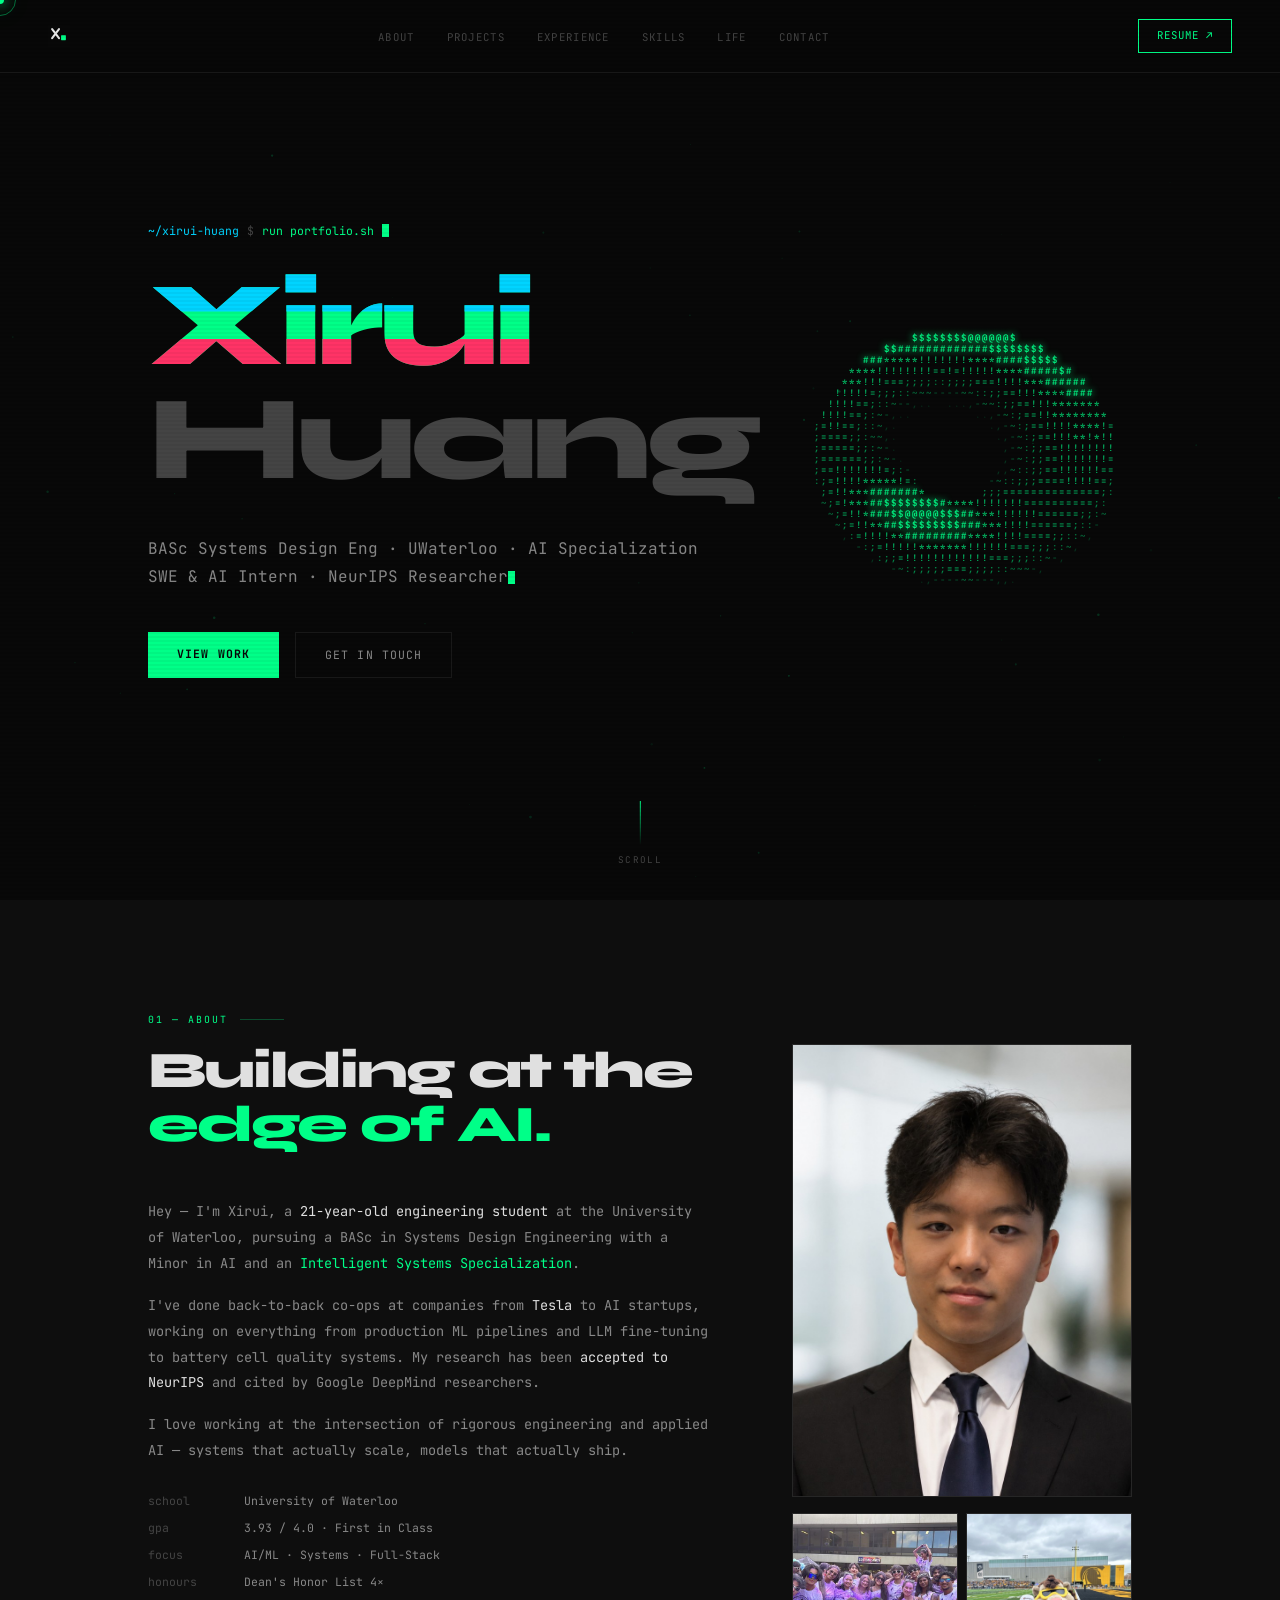
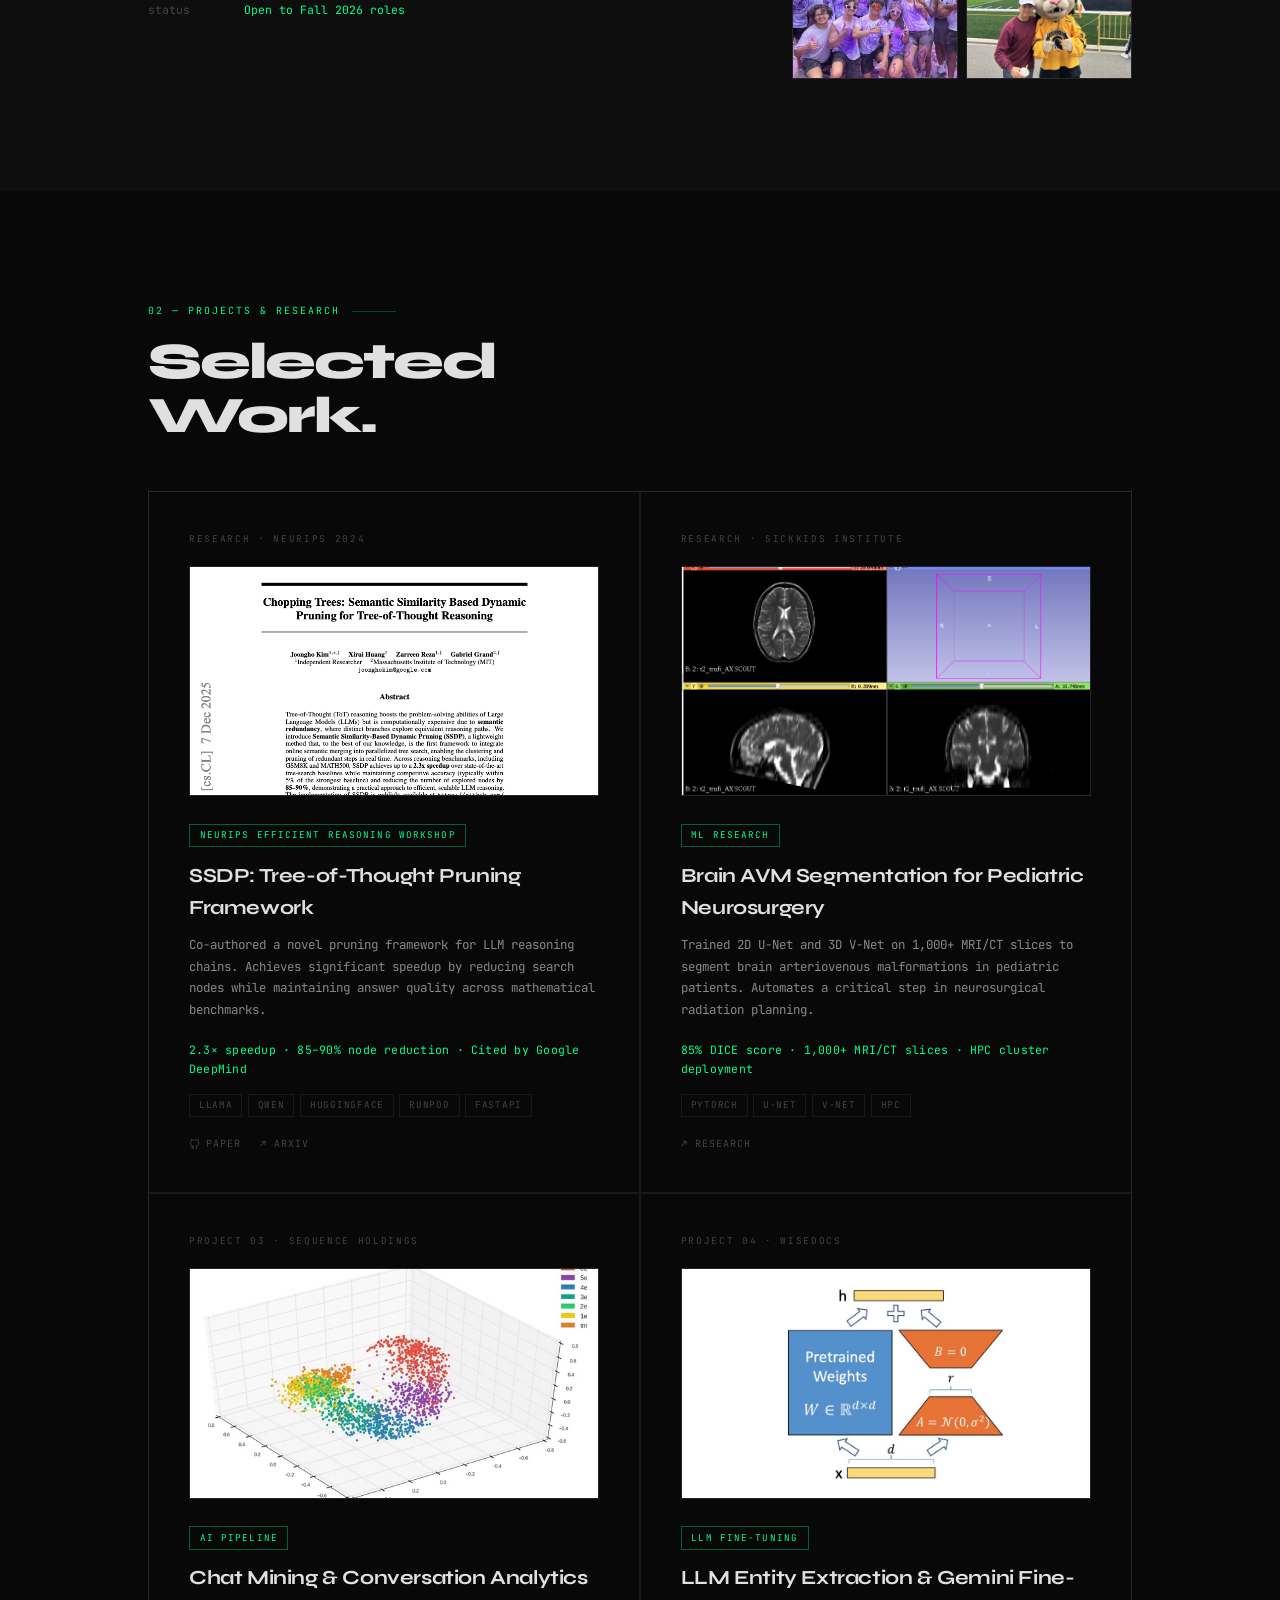
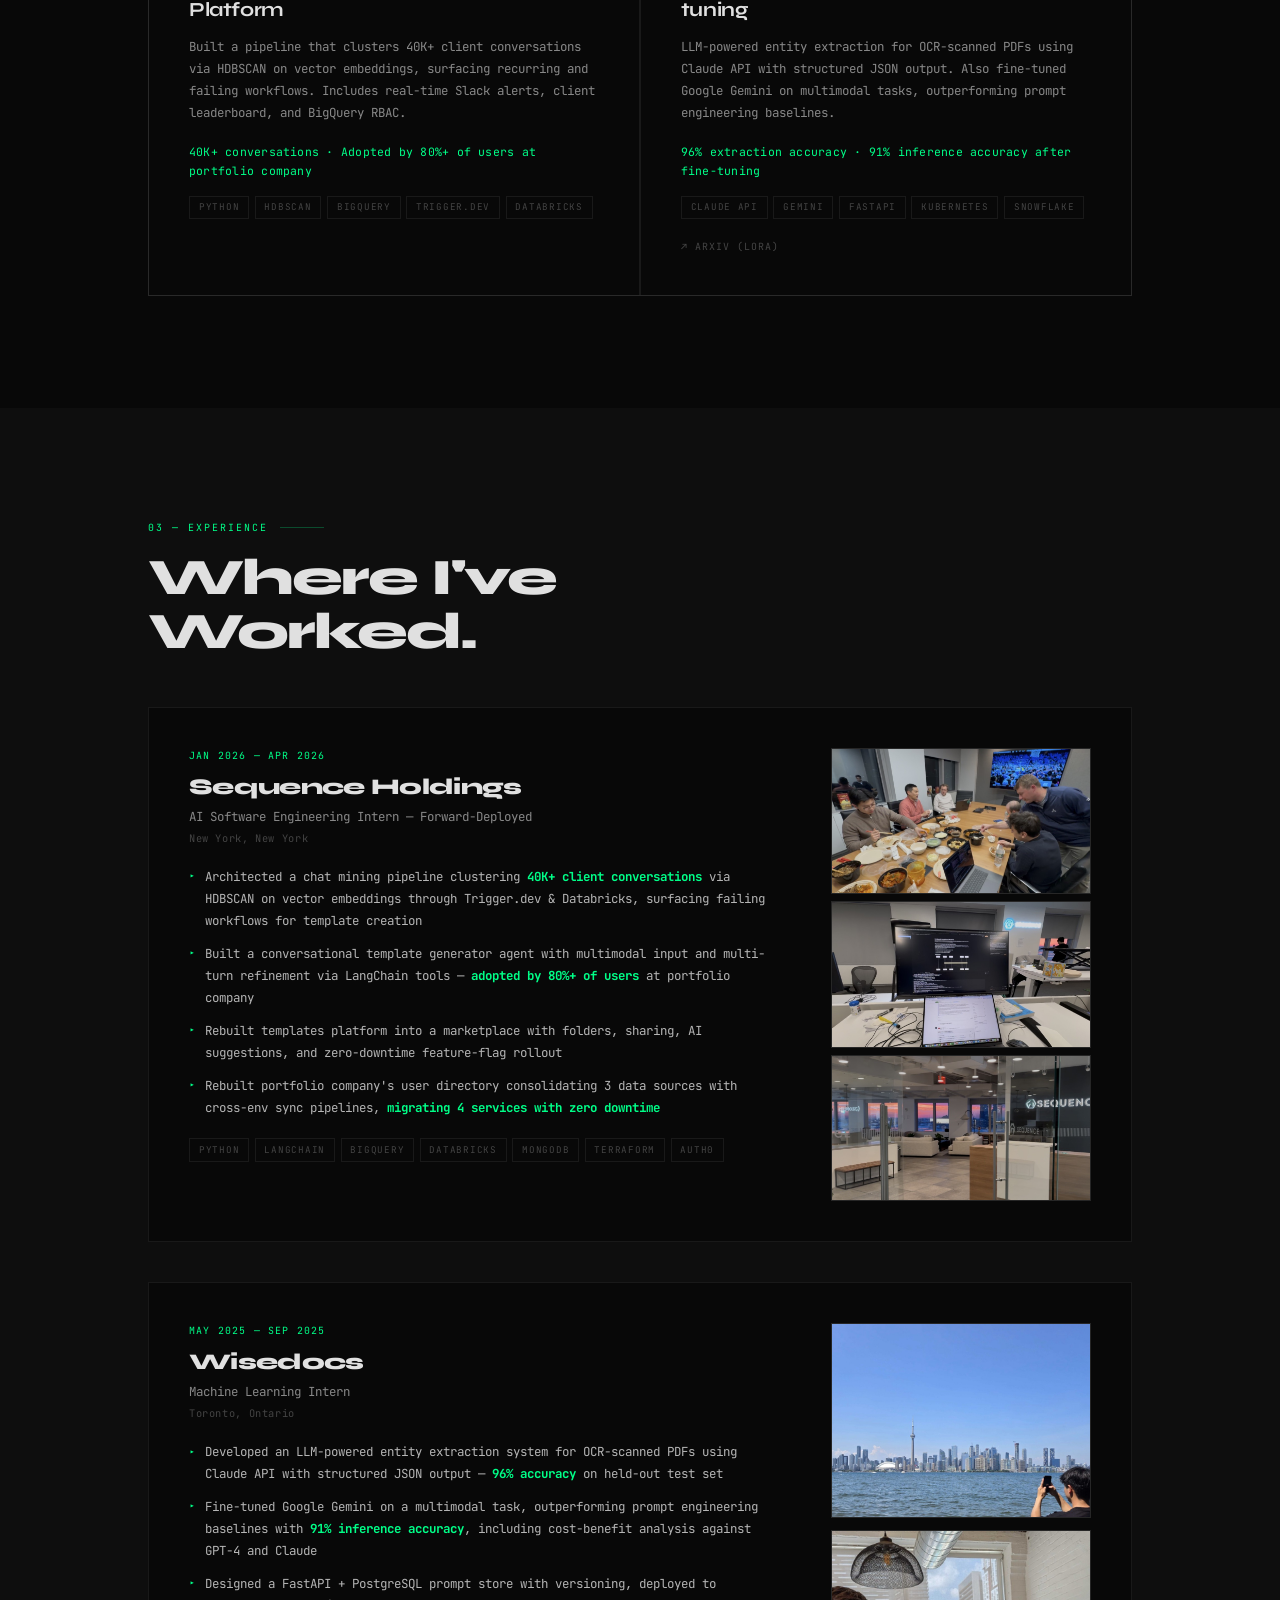
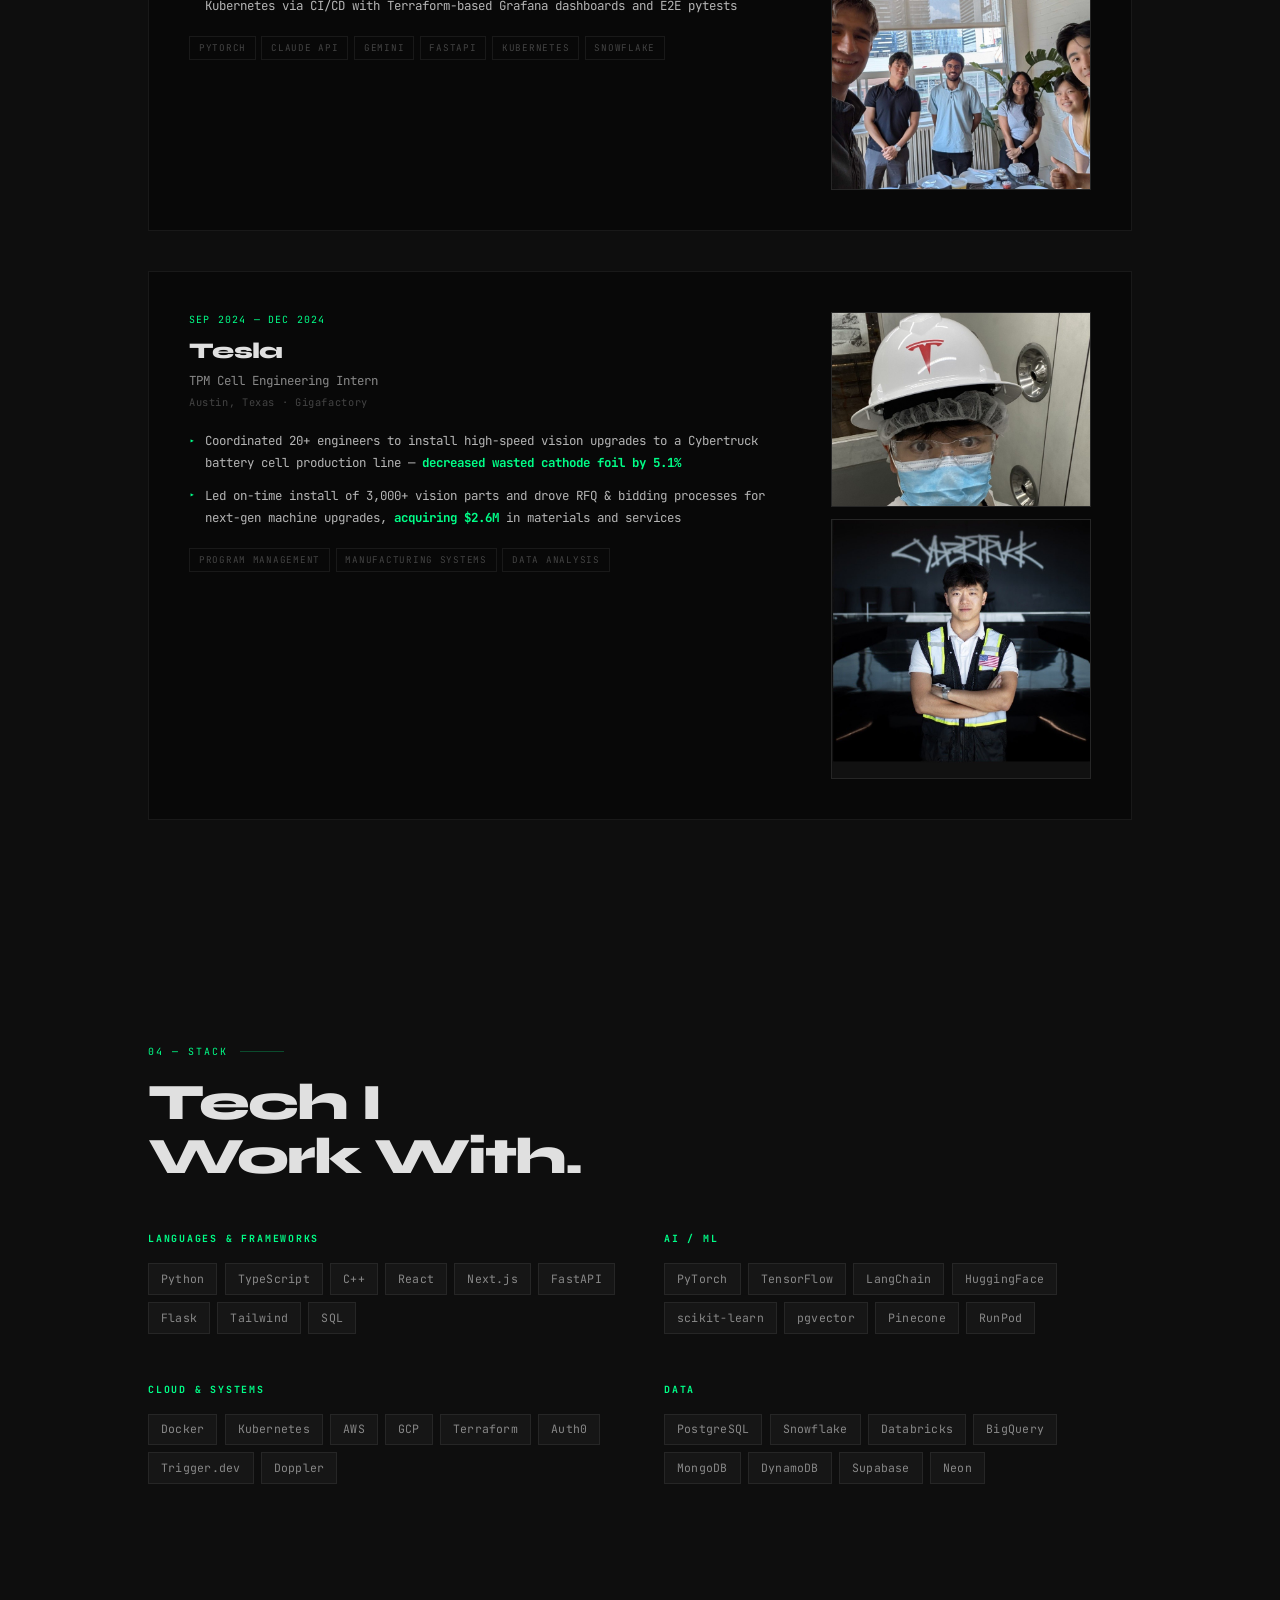
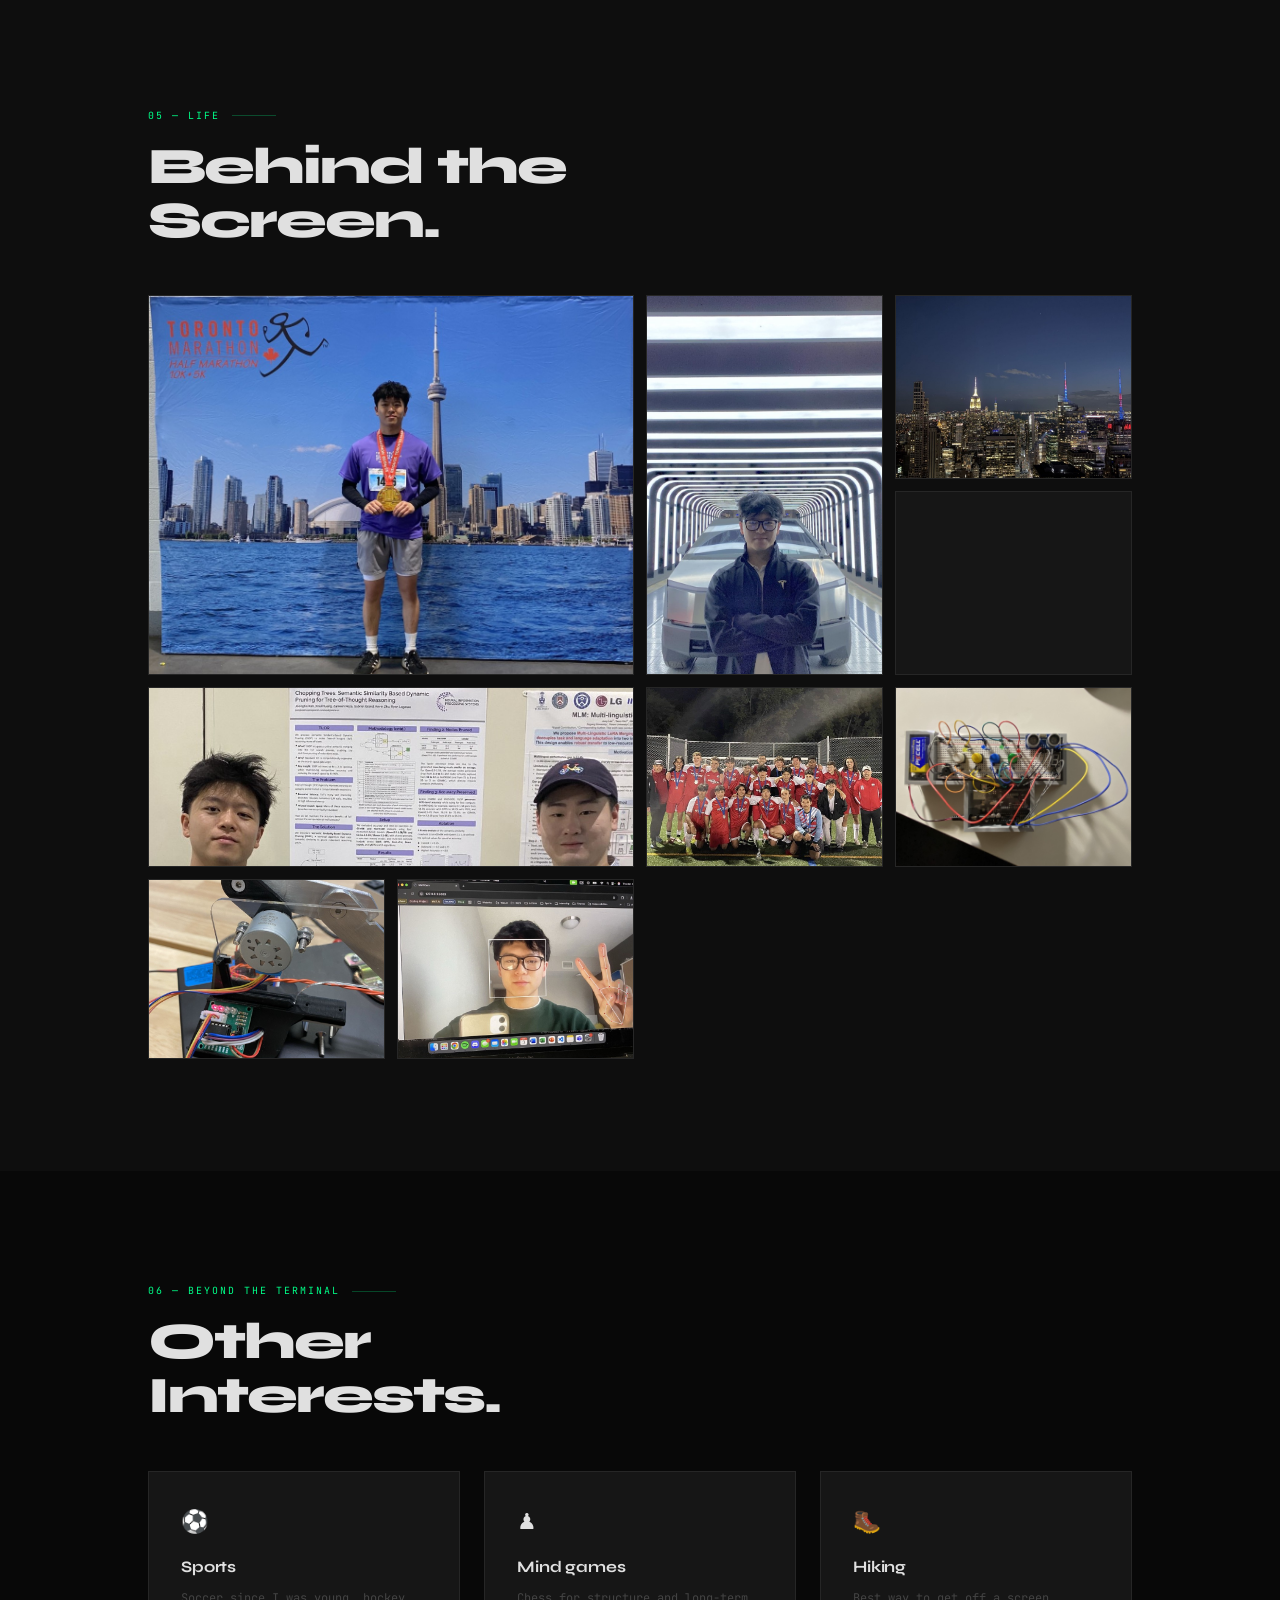
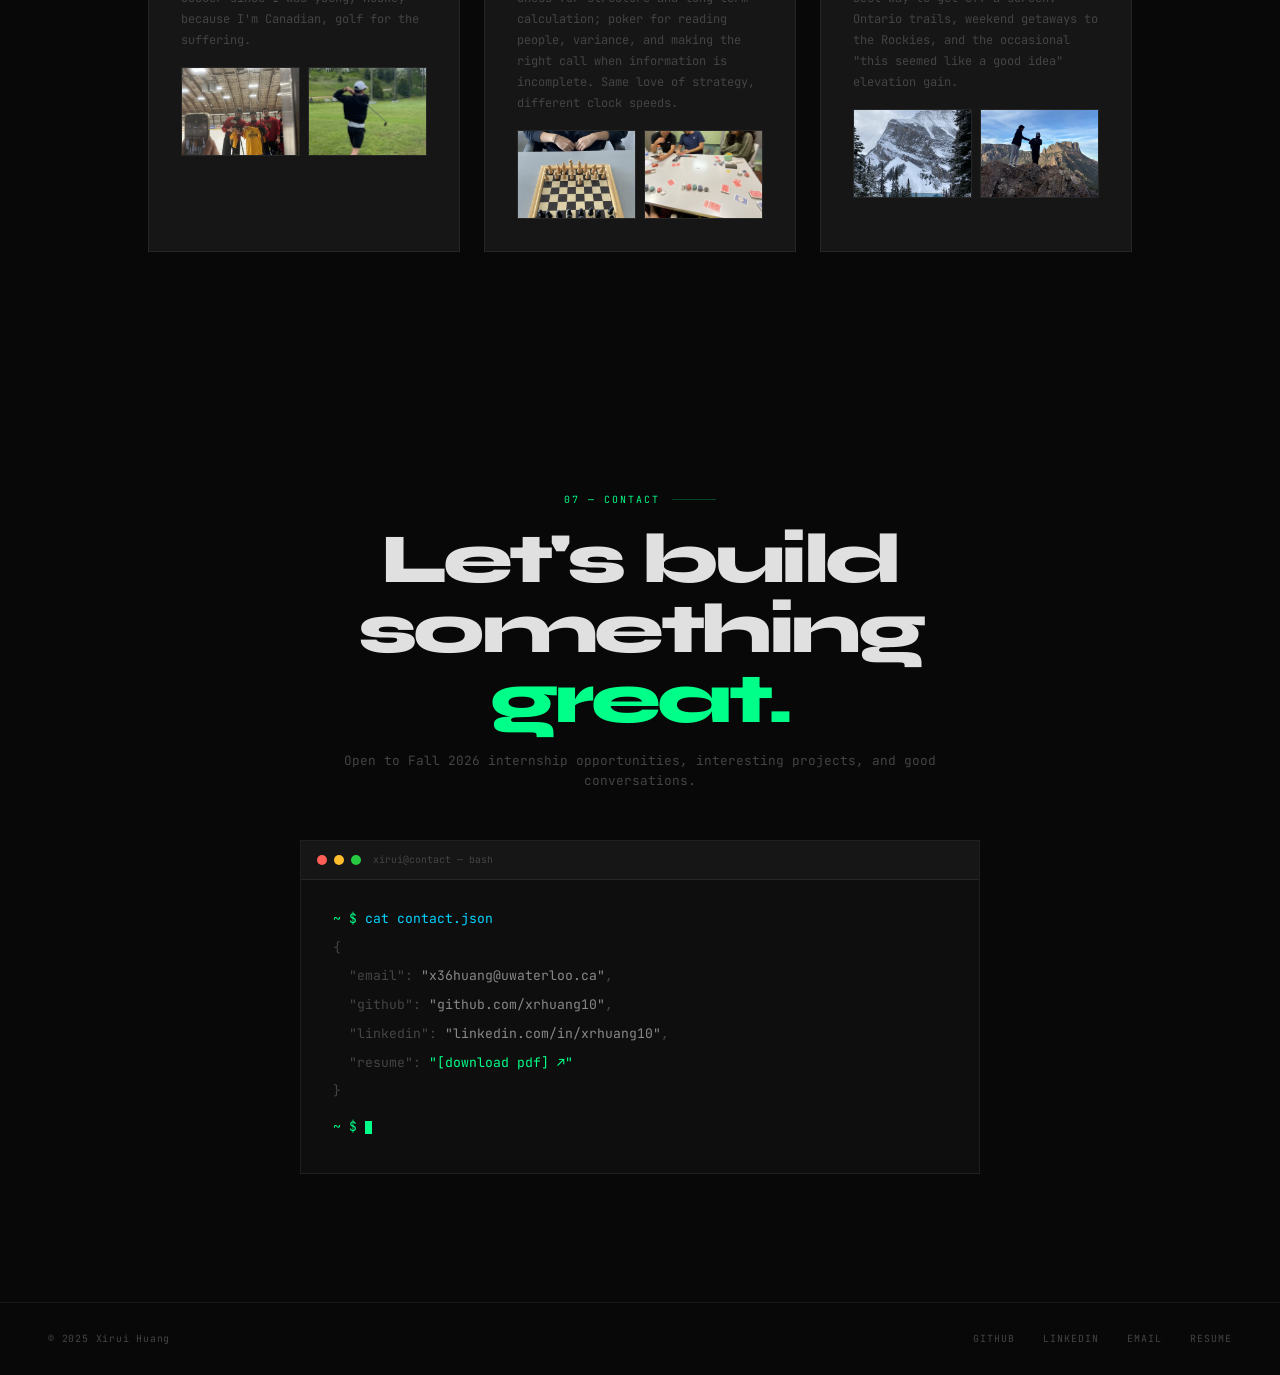
==== index.html @ 127f39c3 "personal portfolio" ====
<!DOCTYPE html>
<html lang="en">
<head>
<meta charset="UTF-8">
<meta name="viewport" content="width=device-width, initial-scale=1.0">
<title>Xirui Huang — Portfolio</title>
<link rel="icon" href="favicon.svg?v=5" type="image/svg+xml" sizes="any" />
<link rel="icon" type="image/png" sizes="32x32" href="favicon-32.png?v=5" />
<link rel="icon" type="image/png" sizes="64x64" href="favicon-64.png?v=5" />
<link rel="shortcut icon" href="favicon.svg?v=5" type="image/svg+xml" />
<link rel="apple-touch-icon" href="apple-touch-icon.png?v=5" />
<link rel="preconnect" href="https://fonts.googleapis.com">
<link href="https://fonts.googleapis.com/css2?family=Syne:wght@400;700;800&family=JetBrains+Mono:ital,wght@0,300;0,400;0,700;1,300&display=swap" rel="stylesheet">
<style>
*, *::before, *::after { box-sizing: border-box; margin: 0; padding: 0; }
:root {
  --bg:   #080808; --bg2: #0e0e0e; --bg3: #161616;
  --neon: #00ff88; --neon-glow: rgba(0,255,136,0.15);
  --cyan: #00d4ff; --red: #ff3366;
  --text: #e0e0e0; --text-mid: #888; --text-dim: #444;
  --border: rgba(255,255,255,0.07);
  --fd: 'Syne', sans-serif; --fm: 'JetBrains Mono', monospace;
}
html { scroll-behavior: smooth; cursor: none; }
body { background: var(--bg); color: var(--text); font-family: var(--fm); overflow-x: hidden; line-height: 1.6; }
::-webkit-scrollbar { width: 2px; } ::-webkit-scrollbar-thumb { background: var(--neon); }
body::after { content:''; position:fixed; inset:0; background:repeating-linear-gradient(0deg,transparent,transparent 2px,rgba(0,0,0,0.04) 2px,rgba(0,0,0,0.04) 4px); pointer-events:none; z-index:9990; }

/* Cursor */
#cur,#cur-ring { position:fixed; top:0; left:0; pointer-events:none; z-index:9999; transform:translate(-50%,-50%); border-radius:50%; }
#cur { width:8px; height:8px; background:var(--neon); box-shadow:0 0 14px var(--neon),0 0 28px rgba(0,255,136,.4); transition:width .2s,height .2s; }
#cur-ring { width:32px; height:32px; border:1px solid rgba(0,255,136,.4); transition:width .2s,height .2s; z-index:9998; }
body.hov #cur { width:18px; height:18px; }
body.hov #cur-ring { width:50px; height:50px; border-color:rgba(0,255,136,.8); }

/* Nav */
nav { position:fixed; top:0; left:0; right:0; z-index:500; display:flex; align-items:center; justify-content:space-between; padding:1.2rem 3rem; backdrop-filter:blur(16px); background:rgba(8,8,8,.8); border-bottom:1px solid var(--border); }
.nav-logo { display:flex; align-items:center; text-decoration:none; line-height:0; }
.nav-logo img { display:block; width:1.35rem; height:1.35rem; }
.nav-links { display:flex; gap:2rem; list-style:none; }
.nav-links a { font-size:.67rem; letter-spacing:.12em; text-transform:uppercase; color:var(--text-dim); text-decoration:none; transition:color .2s; }
.nav-links a:hover,.nav-links a.active { color:var(--neon); }
.nav-resume { font-size:.67rem; letter-spacing:.1em; text-transform:uppercase; padding:.45rem 1.1rem; border:1px solid var(--neon); color:var(--neon); text-decoration:none; transition:background .2s,color .2s; }
.nav-resume:hover { background:var(--neon); color:var(--bg); }

/* Layout */
section { padding:7rem 0; }
.container { max-width:1080px; margin:0 auto; padding:0 3rem; }
.sec-label { font-size:.62rem; letter-spacing:.2em; text-transform:uppercase; color:var(--neon); margin-bottom:1rem; display:flex; align-items:center; gap:.75rem; }
.sec-label::after { content:''; flex:0 0 44px; height:1px; background:rgba(0,255,136,.25); }
.sec-title { font-family:var(--fd); font-size:clamp(2rem,4vw,3.2rem); font-weight:800; line-height:1.05; letter-spacing:-.04em; margin-bottom:3rem; }
.reveal { opacity:0; transform:translateY(28px); transition:opacity .75s cubic-bezier(.16,1,.3,1),transform .75s cubic-bezier(.16,1,.3,1); }
.reveal.on { opacity:1; transform:none; }
.d1{transition-delay:.1s} .d2{transition-delay:.2s} .d3{transition-delay:.3s} .d4{transition-delay:.4s}
.neon { color:var(--neon); }

/* Photo placeholder */
.photo-slot {
  background:var(--bg3); border:1px solid var(--border);
  display:flex; flex-direction:column; align-items:center; justify-content:center;
  gap:.6rem; position:relative; overflow:hidden;
  color:var(--text-dim); font-size:.6rem; letter-spacing:.1em; text-transform:uppercase;
}
.photo-slot::before {
  content:''; position:absolute; inset:0;
  background:repeating-linear-gradient(-45deg,transparent,transparent 8px,rgba(255,255,255,.012) 8px,rgba(255,255,255,.012) 16px);
}
.photo-slot .ph-ico { font-size:1.3rem; position:relative; z-index:1; }
.photo-slot span { position:relative; z-index:1; text-align:center; line-height:1.6; padding:0 1rem; }
.photo-slot.has-img { padding:0; justify-content:stretch; align-items:stretch; }
.photo-slot.has-img::before { display:none; }
.photo-slot.has-img .ph-ico,
.photo-slot.has-img > span { display:none !important; }
.photo-slot.has-img img {
  position:absolute; inset:0; width:100%; height:100%;
  object-fit:cover; object-position:center; z-index:0;
  display:block;
}
.photo-slot.has-img.img-focus-lower img { object-position:center 72%; }
.photo-slot.has-img.img-focus-mid img { object-position:center 45%; }
.photo-slot.has-img.img-focus-upper img { object-position:center 28%; }

/* Hero */
#hero { position:relative; height:100vh; display:flex; align-items:center; }
#three-canvas { position:absolute; inset:0; width:100%; height:100%; }
.hero-inner { position:relative; z-index:2; padding:0 3rem; max-width:1080px; margin:0 auto; width:100%; }
.hero-prompt { display:flex; align-items:center; gap:.5rem; font-size:.72rem; color:var(--text-dim); margin-bottom:1.75rem; animation:fadeUp .8s cubic-bezier(.16,1,.3,1) both; }
.hero-prompt .pp { color:var(--cyan); } .hero-prompt .pc { color:var(--neon); }
.blink { display:inline-block; width:7px; height:13px; background:var(--neon); vertical-align:middle; animation:blink 1s step-end infinite; }
@keyframes blink { 50%{opacity:0} }
.hero-name { font-family:var(--fd); font-size:clamp(3rem,9.5vw,7.5rem); font-weight:800; line-height:.95; letter-spacing:-.05em; margin-bottom:1.5rem; padding-bottom:.12em; animation:fadeUp .8s .1s cubic-bezier(.16,1,.3,1) both; }
.glitch { position:relative; display:inline-block; }
.glitch::before,.glitch::after { content:attr(data-text); position:absolute; top:0; left:0; width:100%; }
.glitch::before { color:var(--cyan); animation:g1 4s infinite; clip-path:polygon(0 0,100% 0,100% 38%,0 38%); }
.glitch::after  { color:var(--red);  animation:g2 4s infinite; clip-path:polygon(0 62%,100% 62%,100% 100%,0 100%); }
@keyframes g1 { 0%,88%,100%{transform:none;opacity:0} 90%{transform:translate(-4px,1px);opacity:.9} 92%{transform:translate(3px,-1px);opacity:.9} 94%{transform:none;opacity:0} }
@keyframes g2 { 0%,88%,100%{transform:none;opacity:0} 90%{transform:translate(4px,2px);opacity:.9} 92%{transform:translate(-3px,-2px);opacity:.9} 94%{transform:none;opacity:0} }
.hero-sub { font-size:clamp(.85rem,1.5vw,1rem); color:var(--text-mid); margin-bottom:2.5rem; max-width:560px; line-height:1.8; animation:fadeUp .8s .22s cubic-bezier(.16,1,.3,1) both; }
.hero-cta { display:flex; gap:1rem; flex-wrap:wrap; animation:fadeUp .8s .34s cubic-bezier(.16,1,.3,1) both; }
.btn-p { font-family:var(--fm); font-size:.72rem; letter-spacing:.1em; text-transform:uppercase; padding:.8rem 1.8rem; background:var(--neon); color:var(--bg); font-weight:700; text-decoration:none; transition:box-shadow .2s,transform .15s; }
.btn-p:hover { box-shadow:0 0 32px rgba(0,255,136,.5); transform:translateY(-2px); }
.btn-s { font-family:var(--fm); font-size:.72rem; letter-spacing:.1em; text-transform:uppercase; padding:.8rem 1.8rem; border:1px solid var(--border); color:var(--text-mid); text-decoration:none; transition:border-color .2s,color .2s; }
.btn-s:hover { border-color:var(--neon); color:var(--neon); }
.scroll-hint { position:absolute; bottom:2rem; left:50%; transform:translateX(-50%); display:flex; flex-direction:column; align-items:center; gap:.5rem; font-size:.58rem; letter-spacing:.15em; text-transform:uppercase; color:var(--text-dim); }
.scroll-bar { width:1px; height:44px; background:linear-gradient(to bottom,var(--neon),transparent); animation:sbar 2s ease-in-out infinite; }
@keyframes sbar { 0%{transform:scaleY(0);transform-origin:top} 49%{transform:scaleY(1);transform-origin:top} 50%{transform-origin:bottom} 100%{transform:scaleY(0);transform-origin:bottom} }
@keyframes fadeUp { from{opacity:0;transform:translateY(24px)} to{opacity:1;transform:none} }

/* About */
#about { background:var(--bg2); }
.about-grid { display:grid; grid-template-columns:1fr 340px; gap:5rem; align-items:start; }
.about-bio p { font-size:.85rem; color:var(--text-mid); line-height:1.9; margin-bottom:1rem; }
.about-bio p strong { color:var(--text); font-weight:400; }
.about-bio p .hl { color:var(--neon); }
.about-meta { margin-top:1.75rem; display:flex; flex-direction:column; gap:.55rem; }
.about-meta-row { display:flex; gap:1rem; font-size:.72rem; }
.mk { color:var(--text-dim); width:80px; flex-shrink:0; }
.mv { color:var(--text-mid); }
.mv.green { color:var(--neon); }
.about-photo { display:flex; flex-direction:column; gap:1rem; }
.about-photo .photo-slot { aspect-ratio:3/4; width:100%; }
.about-photo .photo-strip { display:grid; grid-template-columns:1fr 1fr; gap:.5rem; }
.about-photo .photo-strip .photo-slot { aspect-ratio:1; }

/* Projects */
.proj-grid { display:grid; grid-template-columns:1fr 1fr; gap:1.5px; background:var(--border); border:1px solid var(--border); }
.proj-card { background:var(--bg); padding:2.5rem; position:relative; overflow:hidden; transition:background .3s; }
.proj-card::after { content:''; position:absolute; inset:0; background:var(--neon-glow); opacity:0; transition:opacity .35s; }
.proj-card:hover { background:#0a0a0a; }
.proj-card:hover::after { opacity:1; }
.proj-card:hover .proj-title { color:var(--neon); }
.proj-num { font-size:.58rem; letter-spacing:.18em; color:var(--text-dim); margin-bottom:1.2rem; }
.proj-thumb { width:100%; aspect-ratio:16/9; margin-bottom:1.5rem; position:relative; }
.proj-thumb .photo-slot { width:100%; height:100%; }
.proj-badge { display:inline-block; font-size:.58rem; letter-spacing:.12em; text-transform:uppercase; padding:.2rem .6rem; border:1px solid rgba(0,255,136,.35); color:var(--neon); margin-bottom:.8rem; position:relative; z-index:1; }
.proj-title { font-family:var(--fd); font-size:1.25rem; font-weight:700; letter-spacing:-.02em; margin-bottom:.6rem; color:var(--text); transition:color .25s; position:relative; z-index:1; }
.proj-desc { font-size:.78rem; color:var(--text-mid); line-height:1.75; margin-bottom:1.25rem; position:relative; z-index:1; }
.proj-stat { font-size:.72rem; color:var(--neon); margin-bottom:1rem; position:relative; z-index:1; letter-spacing:.02em; }
.tags { display:flex; flex-wrap:wrap; gap:.35rem; margin-bottom:1.2rem; position:relative; z-index:1; }
.tag { font-size:.58rem; letter-spacing:.08em; text-transform:uppercase; padding:.2rem .55rem; border:1px solid var(--border); color:var(--text-dim); transition:border-color .2s,color .2s; }
.proj-card:hover .tag { border-color:rgba(0,255,136,.25); color:var(--text-mid); }
.proj-links { display:flex; gap:1.2rem; position:relative; z-index:1; }
.proj-link { font-size:.62rem; letter-spacing:.1em; text-transform:uppercase; color:var(--text-dim); text-decoration:none; display:flex; align-items:center; gap:.35rem; transition:color .2s; }
.proj-link:hover { color:var(--neon); }
.proj-link svg { width:11px; height:11px; }

/* Experience */
#experience { background:var(--bg2); }
.exp-list { display:flex; flex-direction:column; gap:2.5rem; }
.exp-card { display:grid; grid-template-columns:1fr 260px; gap:3rem; align-items:start; padding:2.5rem; border:1px solid var(--border); background:var(--bg); transition:border-color .3s; }
.exp-card:hover { border-color:rgba(0,255,136,.25); }
.exp-date { font-size:.62rem; letter-spacing:.12em; text-transform:uppercase; color:var(--neon); margin-bottom:.3rem; }
.exp-company { font-family:var(--fd); font-size:1.4rem; font-weight:800; letter-spacing:-.03em; margin-bottom:.15rem; }
.exp-role { font-size:.78rem; color:var(--text-mid); margin-bottom:.2rem; }
.exp-loc { font-size:.65rem; color:var(--text-dim); letter-spacing:.06em; margin-bottom:1.2rem; }
.exp-bullets { list-style:none; display:flex; flex-direction:column; gap:.65rem; }
.exp-bullets li { font-size:.78rem; color:#b5b5b5; line-height:1.78; padding-left:1rem; position:relative; }
.exp-bullets li::before { content:'▸'; position:absolute; left:0; color:var(--neon); font-size:.65rem; top:.1rem; }
.exp-bullets li strong { color:var(--text); font-weight:400; }
.exp-bullets li .hl { color:var(--neon); font-weight:700; }
.exp-photo-col { display:flex; flex-direction:column; gap:.75rem; }
.exp-photo-col .photo-slot { aspect-ratio:4/3; width:100%; }
.exp-photo-col .photo-slot.sq { aspect-ratio:1; }
.exp-photo-col--seq { gap:.45rem; }
.exp-photo-col--seq .photo-slot { aspect-ratio:16/9; min-height:0; }
.exp-tags { display:flex; flex-wrap:wrap; gap:.35rem; margin-top:1.2rem; }

/* Skills */
.skills-grid { display:grid; grid-template-columns:1fr 1fr; gap:3rem; }
.skill-cat h3 { font-size:.62rem; letter-spacing:.18em; text-transform:uppercase; color:var(--neon); margin-bottom:1rem; }
.skill-tags { display:flex; flex-wrap:wrap; gap:.45rem; }
.s-tag { font-size:.72rem; padding:.35rem .75rem; background:var(--bg3); border:1px solid var(--border); color:var(--text-mid); letter-spacing:.02em; transition:border-color .2s,color .2s,box-shadow .2s; }
.s-tag:hover { border-color:rgba(0,255,136,.4); color:var(--neon); box-shadow:0 0 12px rgba(0,255,136,.08); }

/* Gallery */
#gallery { background:var(--bg2); }
.gallery-grid {
  display:grid;
  grid-template-columns:repeat(4,1fr);
  grid-template-rows:auto;
  gap:.75rem;
}
.gallery-grid .photo-slot { min-height:180px; }
.gallery-grid .photo-slot.tall { grid-row:span 2; }
.gallery-grid .photo-slot.wide { grid-column:span 2; }
.gallery-grid .photo-slot.big { grid-column:span 2; grid-row:span 2; min-height:380px; }

/* Hobbies */
#hobbies { background:var(--bg); }
.hobbies-grid { display:grid; grid-template-columns:repeat(3,1fr); gap:1.5rem; }
.hobby { padding:2rem; background:var(--bg3); border:1px solid var(--border); transition:border-color .3s; }
.hobby:hover { border-color:rgba(0,255,136,.3); }
.hobby-ico { font-size:1.4rem; margin-bottom:.9rem; }
.hobby-name { font-family:var(--fd); font-size:1rem; font-weight:700; letter-spacing:-.01em; margin-bottom:.5rem; }
.hobby-desc { font-size:.75rem; color:var(--text-dim); line-height:1.75; }
.hobby-photos { display:grid; grid-template-columns:1fr 1fr; gap:.5rem; margin-top:1rem; }
.hobby-ph { aspect-ratio:4/3; font-size:.55rem; }

/* Contact */
#contact { padding:8rem 0; background:var(--bg); }
.contact-wrap { max-width:680px; margin:0 auto; text-align:center; }
.contact-big { font-family:var(--fd); font-size:clamp(2.2rem,5.5vw,4.5rem); font-weight:800; letter-spacing:-.05em; line-height:1.0; margin-bottom:1rem; }
.contact-big em { color:var(--neon); font-style:normal; }
.contact-sub { font-size:.8rem; color:var(--text-dim); margin-bottom:3rem; }
.terminal { background:var(--bg2); border:1px solid var(--border); text-align:left; font-size:.82rem; }
.t-bar { background:var(--bg3); padding:.7rem 1rem; display:flex; align-items:center; gap:.45rem; border-bottom:1px solid var(--border); }
.t-dot { width:10px; height:10px; border-radius:50%; }
.t-title { font-size:.62rem; color:var(--text-dim); margin-left:.3rem; }
.t-body { padding:1.75rem 2rem; }
.tl { margin-bottom:.4rem; line-height:1.7; }
.cp { color:var(--neon); } .cc { color:var(--cyan); } .co { color:var(--text-dim); }
.cl { color:var(--text-mid); text-decoration:none; transition:color .2s; }
.cl:hover { color:var(--neon); } .cl.hl { color:var(--neon); }

/* Footer */
footer { background:var(--bg); border-top:1px solid var(--border); padding:1.75rem 3rem; display:flex; justify-content:space-between; align-items:center; }
.foot-copy { font-size:.62rem; letter-spacing:.08em; color:var(--text-dim); }
.foot-links { display:flex; gap:1.75rem; }
.foot-links a { font-size:.62rem; letter-spacing:.1em; text-transform:uppercase; color:var(--text-dim); text-decoration:none; transition:color .2s; }
.foot-links a:hover { color:var(--neon); }
</style>
</head>
<body>

<div id="cur"></div>
<div id="cur-ring"></div>

<!-- NAV -->
<nav>
  <a href="#hero" class="nav-logo" aria-label="Xirui Huang home"><img src="favicon.svg?v=5" alt="X." width="32" height="32" decoding="async" /></a>
  <ul class="nav-links">
    <li><a href="#about">About</a></li>
    <li><a href="#projects">Projects</a></li>
    <li><a href="#experience">Experience</a></li>
    <li><a href="#skills">Skills</a></li>
    <li><a href="#gallery">Life</a></li>
    <li><a href="#contact">Contact</a></li>
  </ul>
  <a href="assets/xirui_huang_resume.pdf" class="nav-resume" download="xirui_huang_resume.pdf" type="application/pdf">Resume ↗</a>
</nav>

<!-- HERO -->
<section id="hero">
  <canvas id="three-canvas"></canvas>
  <div class="hero-inner">
    <div class="hero-prompt">
      <span class="pp">~/xirui-huang</span>
      <span style="color:var(--text-dim)"> $ </span>
      <span class="pc">run portfolio.sh</span>
      <span class="blink"></span>
    </div>
    <h1 class="hero-name">
      <span class="glitch neon" data-text="Xirui">Xirui</span><br>
      <span style="color:var(--text-dim)">Huang</span>
    </h1>
    <p class="hero-sub">
      BASc Systems Design Eng · UWaterloo · AI Specialization<br>
      <span id="tw"></span><span class="blink"></span>
    </p>
    <div class="hero-cta">
      <a href="#projects" class="btn-p">View Work</a>
      <a href="#contact"  class="btn-s">Get In Touch</a>
    </div>
  </div>
  <div class="scroll-hint">
    <div class="scroll-bar"></div>
    <span>scroll</span>
  </div>
</section>

<!-- ABOUT -->
<section id="about">
  <div class="container">
    <div class="sec-label reveal">01 — About</div>
    <div class="about-grid">
      <div class="about-bio reveal">
        <h2 class="sec-title">Building at the<br><span class="neon">edge of AI.</span></h2>
        <p>Hey — I'm Xirui, a <strong>21-year-old engineering student</strong> at the University of Waterloo, pursuing a BASc in Systems Design Engineering with a Minor in AI and an <span class="hl">Intelligent Systems Specialization</span>.</p>
        <p>I've done back-to-back co-ops at companies from <strong>Tesla</strong> to AI startups, working on everything from production ML pipelines and LLM fine-tuning to battery cell quality systems. My research has been <strong>accepted to NeurIPS</strong> and cited by Google DeepMind researchers.</p>
        <p>I love working at the intersection of rigorous engineering and applied AI — systems that actually scale, models that actually ship.</p>
        <div class="about-meta">
          <div class="about-meta-row"><span class="mk">school</span><span class="mv">University of Waterloo</span></div>
          <div class="about-meta-row"><span class="mk">gpa</span><span class="mv">3.93 / 4.0 · First in Class</span></div>
          <div class="about-meta-row"><span class="mk">focus</span><span class="mv">AI/ML · Systems · Full-Stack</span></div>
          <div class="about-meta-row"><span class="mk">honours</span><span class="mv">Dean's Honor List 4×</span></div>
          <div class="about-meta-row"><span class="mk">status</span><span class="mv green">Open to Fall 2026 roles</span></div>
        </div>
      </div>
      <div class="about-photo reveal d2">
        <div class="photo-slot has-img" style="aspect-ratio:3/4;width:100%">
          <img src="assets/photo-01-headshot.png" alt="Xirui Huang" loading="lazy" decoding="async" />
        </div>
        <div class="photo-strip">
          <div class="photo-slot has-img img-focus-mid" style="aspect-ratio:1">
            <img src="assets/photo-02-campus.png" alt="Campus and life" loading="lazy" decoding="async" />
          </div>
          <div class="photo-slot has-img" style="aspect-ratio:1">
            <img src="assets/photo-03-campus.png" alt="Campus and life" loading="lazy" decoding="async" />
          </div>
        </div>
      </div>
    </div>
  </div>
</section>

<!-- PROJECTS & RESEARCH -->
<section id="projects">
  <div class="container">
    <div class="sec-label reveal">02 — Projects &amp; Research</div>
    <h2 class="sec-title reveal">Selected<br>Work.</h2>
    <div class="proj-grid">

      <div class="proj-card reveal">
        <div class="proj-num">RESEARCH · NEURIPS 2024</div>
        <div class="proj-thumb"><div class="photo-slot has-img img-focus-upper" style="width:100%;height:100%"><img src="assets/proj-ssdp.png" alt="Chopping Trees — SSDP paper" loading="lazy" decoding="async" /></div></div>
        <span class="proj-badge">NeurIPS Efficient Reasoning Workshop</span>
        <div class="proj-title">SSDP: Tree-of-Thought Pruning Framework</div>
        <p class="proj-desc">Co-authored a novel pruning framework for LLM reasoning chains. Achieves significant speedup by reducing search nodes while maintaining answer quality across mathematical benchmarks.</p>
        <div class="proj-stat">2.3× speedup · 85–90% node reduction · Cited by Google DeepMind</div>
        <div class="tags">
          <span class="tag">LLaMA</span><span class="tag">Qwen</span><span class="tag">HuggingFace</span><span class="tag">RunPod</span><span class="tag">FastAPI</span>
        </div>
        <div class="proj-links">
          <a href="https://arxiv.org/pdf/2511.08595" target="_blank" rel="noopener noreferrer" class="proj-link">
            <svg viewBox="0 0 24 24" fill="none" stroke="currentColor" stroke-width="2"><path d="M9 19c-5 1.5-5-2.5-7-3m14 6v-3.87a3.37 3.37 0 0 0-.94-2.61c3.14-.35 6.44-1.54 6.44-7A5.44 5.44 0 0 0 20 4.77 5.07 5.07 0 0 0 19.91 1S18.73.65 16 2.48a13.38 13.38 0 0 0-7 0C6.27.65 5.09 1 5.09 1A5.07 5.07 0 0 0 5 4.77a5.44 5.44 0 0 0-1.5 3.78c0 5.42 3.3 6.61 6.44 7A3.37 3.37 0 0 0 9 18.13V22"/></svg>
            Paper
          </a>
          <a href="https://arxiv.org/abs/2511.08595" target="_blank" rel="noopener noreferrer" class="proj-link">↗ arXiv</a>
        </div>
      </div>

      <div class="proj-card reveal d1">
        <div class="proj-num">RESEARCH · SICKKIDS INSTITUTE</div>
        <div class="proj-thumb"><div class="photo-slot has-img img-focus-mid" style="width:100%;height:100%"><img src="assets/proj-avm-mri.png" alt="Brain MRI views in 3D Slicer for AVM segmentation" loading="lazy" decoding="async" /></div></div>
        <span class="proj-badge">ML Research</span>
        <div class="proj-title">Brain AVM Segmentation for Pediatric Neurosurgery</div>
        <p class="proj-desc">Trained 2D U-Net and 3D V-Net on 1,000+ MRI/CT slices to segment brain arteriovenous malformations in pediatric patients. Automates a critical step in neurosurgical radiation planning.</p>
        <div class="proj-stat">85% DICE score · 1,000+ MRI/CT slices · HPC cluster deployment</div>
        <div class="tags">
          <span class="tag">PyTorch</span><span class="tag">U-Net</span><span class="tag">V-Net</span><span class="tag">HPC</span>
        </div>
        <div class="proj-links">
          <a href="https://www.researchgate.net/publication/51566482_Gamma_Knife_Surgery_for_Pediatric_Arteriovenous_Malformations_A_Review" target="_blank" rel="noopener noreferrer" class="proj-link">↗ Research</a>
        </div>
      </div>

      <div class="proj-card reveal d2">
        <div class="proj-num">PROJECT 03 · SEQUENCE HOLDINGS</div>
        <div class="proj-thumb"><div class="photo-slot has-img img-focus-mid" style="width:100%;height:100%"><img src="assets/proj-chat-mining.png" alt="Chat mining and conversation analytics" loading="lazy" decoding="async" /></div></div>
        <span class="proj-badge">AI Pipeline</span>
        <div class="proj-title">Chat Mining &amp; Conversation Analytics Platform</div>
        <p class="proj-desc">Built a pipeline that clusters 40K+ client conversations via HDBSCAN on vector embeddings, surfacing recurring and failing workflows. Includes real-time Slack alerts, client leaderboard, and BigQuery RBAC.</p>
        <div class="proj-stat">40K+ conversations · Adopted by 80%+ of users at portfolio company</div>
        <div class="tags">
          <span class="tag">Python</span><span class="tag">HDBSCAN</span><span class="tag">BigQuery</span><span class="tag">Trigger.dev</span><span class="tag">Databricks</span>
        </div>
      </div>

      <div class="proj-card reveal d3">
        <div class="proj-num">PROJECT 04 · WISEDOCS</div>
        <div class="proj-thumb"><div class="photo-slot has-img img-focus-mid" style="width:100%;height:100%"><img src="assets/proj-llm-entity.png" alt="LoRA-style fine-tuning diagram" loading="lazy" decoding="async" /></div></div>
        <span class="proj-badge">LLM Fine-tuning</span>
        <div class="proj-title">LLM Entity Extraction &amp; Gemini Fine-tuning</div>
        <p class="proj-desc">LLM-powered entity extraction for OCR-scanned PDFs using Claude API with structured JSON output. Also fine-tuned Google Gemini on multimodal tasks, outperforming prompt engineering baselines.</p>
        <div class="proj-stat">96% extraction accuracy · 91% inference accuracy after fine-tuning</div>
        <div class="tags">
          <span class="tag">Claude API</span><span class="tag">Gemini</span><span class="tag">FastAPI</span><span class="tag">Kubernetes</span><span class="tag">Snowflake</span>
        </div>
        <div class="proj-links">
          <a href="https://arxiv.org/abs/2106.09685" target="_blank" rel="noopener noreferrer" class="proj-link">↗ arXiv (LoRA)</a>
        </div>
      </div>

    </div>
  </div>
</section>

<!-- EXPERIENCE -->
<section id="experience">
  <div class="container">
    <div class="sec-label reveal">03 — Experience</div>
    <h2 class="sec-title reveal">Where I've<br>Worked.</h2>
    <div class="exp-list">

      <div class="exp-card reveal">
        <div>
          <div class="exp-date">Jan 2026 — Apr 2026</div>
          <div class="exp-company">Sequence Holdings</div>
          <div class="exp-role">AI Software Engineering Intern — Forward-Deployed</div>
          <div class="exp-loc">New York, New York</div>
          <ul class="exp-bullets">
            <li>Architected a chat mining pipeline clustering <span class="hl">40K+ client conversations</span> via HDBSCAN on vector embeddings through Trigger.dev &amp; Databricks, surfacing failing workflows for template creation</li>
            <li>Built a conversational template generator agent with multimodal input and multi-turn refinement via LangChain tools — <span class="hl">adopted by 80%+ of users</span> at portfolio company</li>
            <li>Rebuilt templates platform into a marketplace with folders, sharing, AI suggestions, and zero-downtime feature-flag rollout</li>
            <li>Rebuilt portfolio company's user directory consolidating 3 data sources with cross-env sync pipelines, <span class="hl">migrating 4 services with zero downtime</span></li>
          </ul>
          <div class="exp-tags">
            <span class="tag">Python</span><span class="tag">LangChain</span><span class="tag">BigQuery</span><span class="tag">Databricks</span><span class="tag">MongoDB</span><span class="tag">Terraform</span><span class="tag">Auth0</span>
          </div>
        </div>
        <div class="exp-photo-col exp-photo-col--seq">
          <div class="photo-slot has-img img-focus-mid"><img src="assets/exp-sequence-1.png" alt="Sequence — late night team dinner and build" loading="lazy" decoding="async" /></div>
          <div class="photo-slot has-img img-focus-mid"><img src="assets/exp-sequence-2.png" alt="Sequence — desk, GitHub, and shipping" loading="lazy" decoding="async" /></div>
          <div class="photo-slot has-img img-focus-mid"><img src="assets/exp-sequence-3.png" alt="Sequence — New York office" loading="lazy" decoding="async" /></div>
        </div>
      </div>

      <div class="exp-card reveal d1">
        <div>
          <div class="exp-date">May 2025 — Sep 2025</div>
          <div class="exp-company">Wisedocs</div>
          <div class="exp-role">Machine Learning Intern</div>
          <div class="exp-loc">Toronto, Ontario</div>
          <ul class="exp-bullets">
            <li>Developed an LLM-powered entity extraction system for OCR-scanned PDFs using Claude API with structured JSON output — <span class="hl">96% accuracy</span> on held-out test set</li>
            <li>Fine-tuned Google Gemini on a multimodal task, outperforming prompt engineering baselines with <span class="hl">91% inference accuracy</span>, including cost-benefit analysis against GPT-4 and Claude</li>
            <li>Designed a FastAPI + PostgreSQL prompt store with versioning, deployed to Kubernetes via CI/CD with Terraform-based Grafana dashboards and E2E pytests</li>
          </ul>
          <div class="exp-tags">
            <span class="tag">PyTorch</span><span class="tag">Claude API</span><span class="tag">Gemini</span><span class="tag">FastAPI</span><span class="tag">Kubernetes</span><span class="tag">Snowflake</span>
          </div>
        </div>
        <div class="exp-photo-col">
          <div class="photo-slot has-img img-focus-mid" style="aspect-ratio:4/3;width:100%">
            <img src="assets/photo-08-toronto.png" alt="Toronto skyline from Wisedocs co-op" loading="lazy" decoding="async" />
          </div>
          <div class="photo-slot has-img" style="aspect-ratio:1;width:100%">
            <img src="assets/photo-09-wisedocs-team.png" alt="Wisedocs team" loading="lazy" decoding="async" />
          </div>
        </div>
      </div>

      <div class="exp-card reveal d2">
        <div>
          <div class="exp-date">Sep 2024 — Dec 2024</div>
          <div class="exp-company">Tesla</div>
          <div class="exp-role">TPM Cell Engineering Intern</div>
          <div class="exp-loc">Austin, Texas · Gigafactory</div>
          <ul class="exp-bullets">
            <li>Coordinated 20+ engineers to install high-speed vision upgrades to a Cybertruck battery cell production line — <span class="hl">decreased wasted cathode foil by 5.1%</span></li>
            <li>Led on-time install of 3,000+ vision parts and drove RFQ &amp; bidding processes for next-gen machine upgrades, <span class="hl">acquiring $2.6M</span> in materials and services</li>
          </ul>
          <div class="exp-tags">
            <span class="tag">Program Management</span><span class="tag">Manufacturing Systems</span><span class="tag">Data Analysis</span>
          </div>
        </div>
        <div class="exp-photo-col">
          <div class="photo-slot has-img img-focus-upper" style="aspect-ratio:4/3;width:100%">
            <img src="assets/photo-06-tesla-gf.png" alt="Tesla Gigafactory" loading="lazy" decoding="async" />
          </div>
          <div class="photo-slot has-img" style="aspect-ratio:1;width:100%">
            <img src="assets/photo-07-tesla-team.png" alt="Tesla factory floor" loading="lazy" decoding="async" />
          </div>
        </div>
      </div>

    </div>
  </div>
</section>

<!-- SKILLS -->
<section id="skills" style="background:var(--bg2)">
  <div class="container">
    <div class="sec-label reveal">04 — Stack</div>
    <h2 class="sec-title reveal">Tech I<br>Work With.</h2>
    <div class="skills-grid">
      <div class="skill-cat reveal">
        <h3>Languages &amp; Frameworks</h3>
        <div class="skill-tags">
          <span class="s-tag">Python</span><span class="s-tag">TypeScript</span><span class="s-tag">C++</span>
          <span class="s-tag">React</span><span class="s-tag">Next.js</span><span class="s-tag">FastAPI</span>
          <span class="s-tag">Flask</span><span class="s-tag">Tailwind</span><span class="s-tag">SQL</span>
        </div>
      </div>
      <div class="skill-cat reveal d1">
        <h3>AI / ML</h3>
        <div class="skill-tags">
          <span class="s-tag">PyTorch</span><span class="s-tag">TensorFlow</span><span class="s-tag">LangChain</span>
          <span class="s-tag">HuggingFace</span><span class="s-tag">scikit-learn</span><span class="s-tag">pgvector</span>
          <span class="s-tag">Pinecone</span><span class="s-tag">RunPod</span>
        </div>
      </div>
      <div class="skill-cat reveal d2">
        <h3>Cloud &amp; Systems</h3>
        <div class="skill-tags">
          <span class="s-tag">Docker</span><span class="s-tag">Kubernetes</span><span class="s-tag">AWS</span>
          <span class="s-tag">GCP</span><span class="s-tag">Terraform</span><span class="s-tag">Auth0</span>
          <span class="s-tag">Trigger.dev</span><span class="s-tag">Doppler</span>
        </div>
      </div>
      <div class="skill-cat reveal d3">
        <h3>Data</h3>
        <div class="skill-tags">
          <span class="s-tag">PostgreSQL</span><span class="s-tag">Snowflake</span><span class="s-tag">Databricks</span>
          <span class="s-tag">BigQuery</span><span class="s-tag">MongoDB</span><span class="s-tag">DynamoDB</span>
          <span class="s-tag">Supabase</span><span class="s-tag">Neon</span>
        </div>
      </div>
    </div>
  </div>
</section>

<!-- GALLERY -->
<section id="gallery">
  <div class="container">
    <div class="sec-label reveal">05 — Life</div>
    <h2 class="sec-title reveal">Behind the<br>Screen.</h2>
    <div class="gallery-grid reveal">
      <div class="photo-slot big has-img img-focus-mid">
        <img src="assets/gallery-hero.png" alt="Hero — Toronto Marathon" loading="lazy" decoding="async" title="Hero shot — you at your best" />
      </div>
      <div class="photo-slot tall has-img">
        <img src="assets/gallery-tesla-austin.png" alt="Tesla Cybertruck, Austin" loading="lazy" decoding="async" />
      </div>
      <div class="photo-slot has-img img-focus-mid">
        <img src="assets/gallery-nyc.png" alt="New York City at night" loading="lazy" decoding="async" />
      </div>
      <div class="photo-slot has-img img-focus-mid">
        <img src="assets/gallery-campus.png" alt="Toronto and UW campus life" loading="lazy" decoding="async" />
      </div>
      <div class="photo-slot wide has-img img-focus-upper">
        <img src="assets/photo-10-neurips.png" alt="NeurIPS workshop — poster presentation" loading="lazy" decoding="async" title="NeurIPS Workshop — Dec 2024" />
      </div>
      <div class="photo-slot has-img img-focus-lower">
        <img src="assets/gallery-hoops.png" alt="Team sports" loading="lazy" decoding="async" />
      </div>
      <div class="photo-slot has-img img-focus-mid">
        <img src="assets/gallery-reading.png" alt="Reading and studying" loading="lazy" decoding="async" />
      </div>
      <div class="photo-slot has-img img-focus-mid">
        <img src="assets/gallery-hackathon.png" alt="Hackathon hardware build" loading="lazy" decoding="async" />
      </div>
      <div class="photo-slot has-img img-focus-mid">
        <img src="assets/gallery-uwaterloo.png" alt="University of Waterloo" loading="lazy" decoding="async" />
      </div>
    </div>
  </div>
</section>

<!-- HOBBIES -->
<section id="hobbies">
  <div class="container">
    <div class="sec-label reveal">06 — Beyond the Terminal</div>
    <h2 class="sec-title reveal">Other<br>Interests.</h2>
    <div class="hobbies-grid">
      <div class="hobby reveal">
        <div class="hobby-ico">⚽</div>
        <div class="hobby-name">Sports</div>
        <p class="hobby-desc">Soccer since I was young, hockey because I'm Canadian, golf for the suffering.</p>
        <div class="hobby-photos">
          <div class="photo-slot hobby-ph has-img img-focus-mid"><img src="assets/photo-04-ice.png" alt="On the ice — intramural hockey" loading="lazy" decoding="async" /></div>
          <div class="photo-slot hobby-ph has-img img-focus-mid"><img src="assets/hobby-soccer-golf.png" alt="Soccer and golf" loading="lazy" decoding="async" /></div>
        </div>
      </div>
      <div class="hobby reveal d1">
        <div class="hobby-ico">♟</div>
        <div class="hobby-name">Mind games</div>
        <p class="hobby-desc">Chess for structure and long-term calculation; poker for reading people, variance, and making the right call when information is incomplete. Same love of strategy, different clock speeds.</p>
        <div class="hobby-photos">
          <div class="photo-slot hobby-ph has-img img-focus-mid"><img src="assets/hobby-chess.png" alt="Chess" loading="lazy" decoding="async" /></div>
          <div class="photo-slot hobby-ph has-img img-focus-mid"><img src="assets/hobby-poker.png" alt="Poker" loading="lazy" decoding="async" /></div>
        </div>
      </div>
      <div class="hobby reveal d2">
        <div class="hobby-ico">🥾</div>
        <div class="hobby-name">Hiking</div>
        <p class="hobby-desc">Best way to get off a screen. Ontario trails, weekend getaways to the Rockies, and the occasional "this seemed like a good idea" elevation gain.</p>
        <div class="hobby-photos">
          <div class="photo-slot hobby-ph has-img img-focus-mid"><img src="assets/gallery-trail.png" alt="Trail and view" loading="lazy" decoding="async" /></div>
          <div class="photo-slot hobby-ph has-img img-focus-lower"><img src="assets/photo-05-summit.png" alt="Summit hike" loading="lazy" decoding="async" /></div>
        </div>
      </div>
    </div>
  </div>
</section>

<!-- CONTACT -->
<section id="contact">
  <div class="container">
    <div class="contact-wrap">
      <div class="sec-label reveal" style="justify-content:center">07 — Contact</div>
      <h2 class="contact-big reveal">Let's build<br>something <em>great.</em></h2>
      <p class="contact-sub reveal">Open to Fall 2026 internship opportunities, interesting projects, and good conversations.</p>
      <div class="terminal reveal">
        <div class="t-bar">
          <div class="t-dot" style="background:#ff5f57"></div>
          <div class="t-dot" style="background:#ffbd2e"></div>
          <div class="t-dot" style="background:#28ca42"></div>
          <span class="t-title">xirui@contact — bash</span>
        </div>
        <div class="t-body">
          <div class="tl"><span class="cp">~ $</span> <span class="cc">cat contact.json</span></div>
          <div class="tl co">{</div>
          <div class="tl co">&nbsp;&nbsp;"email":    <a href="mailto:x36huang@uwaterloo.ca" class="cl">"x36huang@uwaterloo.ca"</a>,</div>
          <div class="tl co">&nbsp;&nbsp;"github":   <a href="https://github.com/xrhuang10" target="_blank" class="cl">"github.com/xrhuang10"</a>,</div>
          <div class="tl co">&nbsp;&nbsp;"linkedin": <a href="https://linkedin.com/in/xrhuang10" target="_blank" class="cl">"linkedin.com/in/xrhuang10"</a>,</div>
          <div class="tl co">&nbsp;&nbsp;"resume":   <a href="assets/xirui_huang_resume.pdf" class="cl hl" download="xirui_huang_resume.pdf" type="application/pdf">"[download pdf] ↗"</a></div>
          <div class="tl co">}</div>
          <div class="tl" style="margin-top:.85rem"><span class="cp">~ $</span> <span class="blink" style="display:inline-block;width:7px;height:13px;background:var(--neon);vertical-align:middle"></span></div>
        </div>
      </div>
    </div>
  </div>
</section>

<footer>
  <span class="foot-copy">© 2025 Xirui Huang</span>
  <div class="foot-links">
    <a href="https://github.com/xrhuang10" target="_blank">GitHub</a>
    <a href="https://linkedin.com/in/xrhuang10" target="_blank">LinkedIn</a>
    <a href="mailto:x36huang@uwaterloo.ca">Email</a>
    <a href="assets/xirui_huang_resume.pdf" download="xirui_huang_resume.pdf" type="application/pdf">Resume</a>
  </div>
</footer>

<script>
/* ─── Cursor ─── */
const cur = document.getElementById('cur');
const ring = document.getElementById('cur-ring');
let mx=0,my=0,rx=0,ry=0;
document.addEventListener('mousemove',e=>{
  mx=e.clientX; my=e.clientY;
  cur.style.left=mx+'px'; cur.style.top=my+'px';
});
(function animRing(){
  rx+=(mx-rx)*.13; ry+=(my-ry)*.13;
  ring.style.left=rx+'px'; ring.style.top=ry+'px';
  requestAnimationFrame(animRing);
})();
document.querySelectorAll('a,button,.proj-card,.s-tag,.hobby,.exp-card,.photo-slot').forEach(el=>{
  el.addEventListener('mouseenter',()=>document.body.classList.add('hov'));
  el.addEventListener('mouseleave',()=>document.body.classList.remove('hov'));
});

/* ─── ASCII Donut ─── */
(function initDonut(){
  const canvas = document.getElementById('three-canvas');
  const ctx = canvas.getContext('2d');
  let W, H;
  function resize(){ canvas.width=W=window.innerWidth; canvas.height=H=window.innerHeight; }
  resize();
  window.addEventListener('resize', resize);

  const COLS=84, ROWS=46;
  let A=0.5, B=1;
  let driftB=1, curA=0.5, curB=1;
  let mouseX=0, mouseY=0;
  document.addEventListener('mousemove', e=>{
    mouseX = e.clientX/window.innerWidth  - 0.5;
    mouseY = e.clientY/window.innerHeight - 0.5;
  });
  const CHARS='.,-~:;=!*#$@';

  const pts=Array.from({length:55},()=>({
    x:Math.random()*2-1, y:Math.random()*2-1,
    r:Math.random()*1.1+.3, op:Math.random()*.16+.04,
    vx:(Math.random()-.5)*.00025, vy:(Math.random()-.5)*.00025,
  }));

  function draw(){
    ctx.clearRect(0,0,W,H);

    for(const p of pts){
      p.x+=p.vx; p.y+=p.vy;
      if(p.x>1||p.x<-1) p.vx*=-1;
      if(p.y>1||p.y<-1) p.vy*=-1;
      ctx.beginPath();
      ctx.arc((p.x+1)/2*W,(p.y+1)/2*H,p.r,0,Math.PI*2);
      ctx.fillStyle=`rgba(0,255,136,${p.op})`; ctx.fill();
    }

    const output=new Array(COLS*ROWS).fill(null);
    const zbuf  =new Array(COLS*ROWS).fill(0);
    const sinA=Math.sin(A),cosA=Math.cos(A);
    const sinB=Math.sin(B),cosB=Math.cos(B);

    for(let j=0;j<6.283;j+=0.045){
      const sinj=Math.sin(j),cosj=Math.cos(j);
      for(let i=0;i<6.283;i+=0.011){
        const sini=Math.sin(i),cosi=Math.cos(i);
        const h=cosj+2.2;
        const D=1/(sini*h*sinA+sinj*cosA+5.5);
        const t=sini*h*cosA-sinj*sinA;
        const x=Math.floor(COLS/2+35*D*(cosi*h*cosB-t*sinB));
        const y=Math.floor(ROWS/2+18*D*(cosi*h*sinB+t*cosB));
        const o=x+COLS*y;
        const l=Math.floor(8*((sinj*sinA-sini*cosj*cosA)*cosB
                              -sini*cosj*sinA-sinj*cosA-cosi*cosj*sinB));
        if(y>=0&&y<ROWS&&x>=0&&x<COLS&&D>zbuf[o]){ zbuf[o]=D; output[o]=l; }
      }
    }

    const cellW=Math.min(14,Math.floor(W*0.46/COLS));
    const cellH=Math.ceil(cellW*1.5);
    const gridW=COLS*cellW, gridH=ROWS*cellH;
    const ox=W*0.74-gridW/2;
    const oy=H*0.5 -gridH/2 + cellH*1.5;

    ctx.font=`bold ${Math.floor(cellH*.84)}px 'JetBrains Mono',monospace`;
    ctx.textAlign='left'; ctx.textBaseline='top';
    ctx.shadowColor='#00ff88';

    for(let row=0;row<ROWS;row++){
      for(let col=0;col<COLS;col++){
        const l=output[col+COLS*row];
        if(l===null||l<0) continue;
        const idx=Math.min(l,CHARS.length-1);
        const alpha=Math.min(0.1+(l/11)*0.9, 1);
        ctx.fillStyle=`rgba(0,255,136,${alpha})`;
        ctx.shadowBlur=(l>=9?7:0);
        ctx.fillText(CHARS[idx], ox+col*cellW, oy+row*cellH);
      }
    }
    ctx.shadowBlur=0;

    driftB += 0.004;
    const targA = mouseY * 1.1 + 0.3;
    const targB = driftB + mouseX * 1.8;
    curA += (targA - curA) * 0.035;
    curB += (targB - curB) * 0.035;
    A = curA; B = curB;
    requestAnimationFrame(draw);
  }
  draw();
})();

/* ─── Typewriter ─── */
const phrases=['SWE & AI Intern · NeurIPS Researcher','LLMs · ML Systems · Full-Stack','Tesla · Wisedocs · Sequence Holdings'];
let pi=0,ci=0,del=false;
const twEl=document.getElementById('tw');
function type(){
  const ph=phrases[pi];
  if(!del){
    twEl.textContent=ph.slice(0,ci+1); ci++;
    if(ci===ph.length){del=true;setTimeout(type,2000);return;}
    setTimeout(type,55);
  } else {
    twEl.textContent=ph.slice(0,ci-1); ci--;
    if(ci===0){del=false;pi=(pi+1)%phrases.length;setTimeout(type,300);return;}
    setTimeout(type,30);
  }
}
type();

/* ─── Scroll Reveal ─── */
const obs=new IntersectionObserver(entries=>{
  entries.forEach(e=>{if(e.isIntersecting)e.target.classList.add('on');});
},{threshold:.07,rootMargin:'0px 0px -40px 0px'});
document.querySelectorAll('.reveal').forEach(el=>obs.observe(el));

/* ─── Active nav ─── */
const secs=[...document.querySelectorAll('section[id]')];
const navAs=[...document.querySelectorAll('.nav-links a')];
window.addEventListener('scroll',()=>{
  const y=scrollY+130;
  secs.forEach(s=>{
    if(y>=s.offsetTop&&y<s.offsetTop+s.offsetHeight){
      navAs.forEach(a=>a.classList.toggle('active',a.getAttribute('href')==='#'+s.id));
    }
  });
},{passive:true});
</script>
</body>
</html>
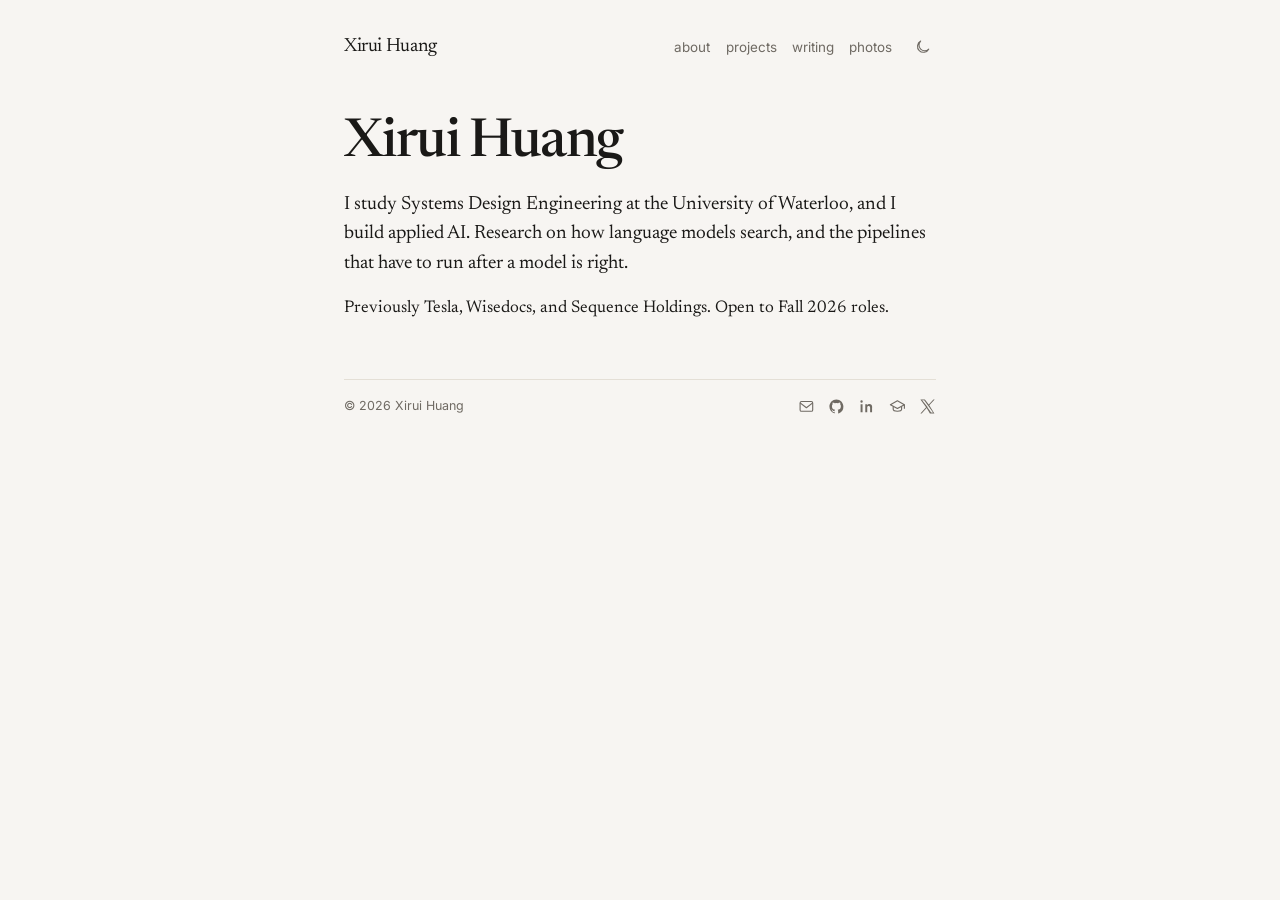
==== commit 7d0ec43f: "Rebuild the portfolio as a quieter multi-page site. Replace the single-page layout with about, proje" ====
--- a/index.html
+++ b/index.html
@@ -2,763 +2,50 @@
 <html lang="en">
 <head>
 <meta charset="UTF-8">
-<meta name="viewport" content="width=device-width, initial-scale=1.0">
-<title>Xirui Huang — Portfolio</title>
-<link rel="icon" href="favicon.svg?v=5" type="image/svg+xml" sizes="any" />
-<link rel="icon" type="image/png" sizes="32x32" href="favicon-32.png?v=5" />
-<link rel="icon" type="image/png" sizes="64x64" href="favicon-64.png?v=5" />
-<link rel="shortcut icon" href="favicon.svg?v=5" type="image/svg+xml" />
-<link rel="apple-touch-icon" href="apple-touch-icon.png?v=5" />
+<meta name="viewport" content="width=device-width, initial-scale=1">
+<title>Xirui Huang</title>
+<meta name="description" content="Xirui Huang. Systems Design Engineering at Waterloo. Applied AI, from research to production.">
+<link rel="icon" href="favicon.svg" type="image/svg+xml">
 <link rel="preconnect" href="https://fonts.googleapis.com">
-<link href="https://fonts.googleapis.com/css2?family=Syne:wght@400;700;800&family=JetBrains+Mono:ital,wght@0,300;0,400;0,700;1,300&display=swap" rel="stylesheet">
-<style>
-*, *::before, *::after { box-sizing: border-box; margin: 0; padding: 0; }
-:root {
-  --bg:   #080808; --bg2: #0e0e0e; --bg3: #161616;
-  --neon: #00ff88; --neon-glow: rgba(0,255,136,0.15);
-  --cyan: #00d4ff; --red: #ff3366;
-  --text: #e0e0e0; --text-mid: #888; --text-dim: #444;
-  --border: rgba(255,255,255,0.07);
-  --fd: 'Syne', sans-serif; --fm: 'JetBrains Mono', monospace;
-}
-html { scroll-behavior: smooth; cursor: none; }
-body { background: var(--bg); color: var(--text); font-family: var(--fm); overflow-x: hidden; line-height: 1.6; }
-::-webkit-scrollbar { width: 2px; } ::-webkit-scrollbar-thumb { background: var(--neon); }
-body::after { content:''; position:fixed; inset:0; background:repeating-linear-gradient(0deg,transparent,transparent 2px,rgba(0,0,0,0.04) 2px,rgba(0,0,0,0.04) 4px); pointer-events:none; z-index:9990; }
-
-/* Cursor */
-#cur,#cur-ring { position:fixed; top:0; left:0; pointer-events:none; z-index:9999; transform:translate(-50%,-50%); border-radius:50%; }
-#cur { width:8px; height:8px; background:var(--neon); box-shadow:0 0 14px var(--neon),0 0 28px rgba(0,255,136,.4); transition:width .2s,height .2s; }
-#cur-ring { width:32px; height:32px; border:1px solid rgba(0,255,136,.4); transition:width .2s,height .2s; z-index:9998; }
-body.hov #cur { width:18px; height:18px; }
-body.hov #cur-ring { width:50px; height:50px; border-color:rgba(0,255,136,.8); }
-
-/* Nav */
-nav { position:fixed; top:0; left:0; right:0; z-index:500; display:flex; align-items:center; justify-content:space-between; padding:1.2rem 3rem; backdrop-filter:blur(16px); background:rgba(8,8,8,.8); border-bottom:1px solid var(--border); }
-.nav-logo { display:flex; align-items:center; text-decoration:none; line-height:0; }
-.nav-logo img { display:block; width:1.35rem; height:1.35rem; }
-.nav-links { display:flex; gap:2rem; list-style:none; }
-.nav-links a { font-size:.67rem; letter-spacing:.12em; text-transform:uppercase; color:var(--text-dim); text-decoration:none; transition:color .2s; }
-.nav-links a:hover,.nav-links a.active { color:var(--neon); }
-.nav-resume { font-size:.67rem; letter-spacing:.1em; text-transform:uppercase; padding:.45rem 1.1rem; border:1px solid var(--neon); color:var(--neon); text-decoration:none; transition:background .2s,color .2s; }
-.nav-resume:hover { background:var(--neon); color:var(--bg); }
-
-/* Layout */
-section { padding:7rem 0; }
-.container { max-width:1080px; margin:0 auto; padding:0 3rem; }
-.sec-label { font-size:.62rem; letter-spacing:.2em; text-transform:uppercase; color:var(--neon); margin-bottom:1rem; display:flex; align-items:center; gap:.75rem; }
-.sec-label::after { content:''; flex:0 0 44px; height:1px; background:rgba(0,255,136,.25); }
-.sec-title { font-family:var(--fd); font-size:clamp(2rem,4vw,3.2rem); font-weight:800; line-height:1.05; letter-spacing:-.04em; margin-bottom:3rem; }
-.reveal { opacity:0; transform:translateY(28px); transition:opacity .75s cubic-bezier(.16,1,.3,1),transform .75s cubic-bezier(.16,1,.3,1); }
-.reveal.on { opacity:1; transform:none; }
-.d1{transition-delay:.1s} .d2{transition-delay:.2s} .d3{transition-delay:.3s} .d4{transition-delay:.4s}
-.neon { color:var(--neon); }
-
-/* Photo placeholder */
-.photo-slot {
-  background:var(--bg3); border:1px solid var(--border);
-  display:flex; flex-direction:column; align-items:center; justify-content:center;
-  gap:.6rem; position:relative; overflow:hidden;
-  color:var(--text-dim); font-size:.6rem; letter-spacing:.1em; text-transform:uppercase;
-}
-.photo-slot::before {
-  content:''; position:absolute; inset:0;
-  background:repeating-linear-gradient(-45deg,transparent,transparent 8px,rgba(255,255,255,.012) 8px,rgba(255,255,255,.012) 16px);
-}
-.photo-slot .ph-ico { font-size:1.3rem; position:relative; z-index:1; }
-.photo-slot span { position:relative; z-index:1; text-align:center; line-height:1.6; padding:0 1rem; }
-.photo-slot.has-img { padding:0; justify-content:stretch; align-items:stretch; }
-.photo-slot.has-img::before { display:none; }
-.photo-slot.has-img .ph-ico,
-.photo-slot.has-img > span { display:none !important; }
-.photo-slot.has-img img {
-  position:absolute; inset:0; width:100%; height:100%;
-  object-fit:cover; object-position:center; z-index:0;
-  display:block;
-}
-.photo-slot.has-img.img-focus-lower img { object-position:center 72%; }
-.photo-slot.has-img.img-focus-mid img { object-position:center 45%; }
-.photo-slot.has-img.img-focus-upper img { object-position:center 28%; }
-
-/* Hero */
-#hero { position:relative; height:100vh; display:flex; align-items:center; }
-#three-canvas { position:absolute; inset:0; width:100%; height:100%; }
-.hero-inner { position:relative; z-index:2; padding:0 3rem; max-width:1080px; margin:0 auto; width:100%; }
-.hero-prompt { display:flex; align-items:center; gap:.5rem; font-size:.72rem; color:var(--text-dim); margin-bottom:1.75rem; animation:fadeUp .8s cubic-bezier(.16,1,.3,1) both; }
-.hero-prompt .pp { color:var(--cyan); } .hero-prompt .pc { color:var(--neon); }
-.blink { display:inline-block; width:7px; height:13px; background:var(--neon); vertical-align:middle; animation:blink 1s step-end infinite; }
-@keyframes blink { 50%{opacity:0} }
-.hero-name { font-family:var(--fd); font-size:clamp(3rem,9.5vw,7.5rem); font-weight:800; line-height:.95; letter-spacing:-.05em; margin-bottom:1.5rem; padding-bottom:.12em; animation:fadeUp .8s .1s cubic-bezier(.16,1,.3,1) both; }
-.glitch { position:relative; display:inline-block; }
-.glitch::before,.glitch::after { content:attr(data-text); position:absolute; top:0; left:0; width:100%; }
-.glitch::before { color:var(--cyan); animation:g1 4s infinite; clip-path:polygon(0 0,100% 0,100% 38%,0 38%); }
-.glitch::after  { color:var(--red);  animation:g2 4s infinite; clip-path:polygon(0 62%,100% 62%,100% 100%,0 100%); }
-@keyframes g1 { 0%,88%,100%{transform:none;opacity:0} 90%{transform:translate(-4px,1px);opacity:.9} 92%{transform:translate(3px,-1px);opacity:.9} 94%{transform:none;opacity:0} }
-@keyframes g2 { 0%,88%,100%{transform:none;opacity:0} 90%{transform:translate(4px,2px);opacity:.9} 92%{transform:translate(-3px,-2px);opacity:.9} 94%{transform:none;opacity:0} }
-.hero-sub { font-size:clamp(.85rem,1.5vw,1rem); color:var(--text-mid); margin-bottom:2.5rem; max-width:560px; line-height:1.8; animation:fadeUp .8s .22s cubic-bezier(.16,1,.3,1) both; }
-.hero-cta { display:flex; gap:1rem; flex-wrap:wrap; animation:fadeUp .8s .34s cubic-bezier(.16,1,.3,1) both; }
-.btn-p { font-family:var(--fm); font-size:.72rem; letter-spacing:.1em; text-transform:uppercase; padding:.8rem 1.8rem; background:var(--neon); color:var(--bg); font-weight:700; text-decoration:none; transition:box-shadow .2s,transform .15s; }
-.btn-p:hover { box-shadow:0 0 32px rgba(0,255,136,.5); transform:translateY(-2px); }
-.btn-s { font-family:var(--fm); font-size:.72rem; letter-spacing:.1em; text-transform:uppercase; padding:.8rem 1.8rem; border:1px solid var(--border); color:var(--text-mid); text-decoration:none; transition:border-color .2s,color .2s; }
-.btn-s:hover { border-color:var(--neon); color:var(--neon); }
-.scroll-hint { position:absolute; bottom:2rem; left:50%; transform:translateX(-50%); display:flex; flex-direction:column; align-items:center; gap:.5rem; font-size:.58rem; letter-spacing:.15em; text-transform:uppercase; color:var(--text-dim); }
-.scroll-bar { width:1px; height:44px; background:linear-gradient(to bottom,var(--neon),transparent); animation:sbar 2s ease-in-out infinite; }
-@keyframes sbar { 0%{transform:scaleY(0);transform-origin:top} 49%{transform:scaleY(1);transform-origin:top} 50%{transform-origin:bottom} 100%{transform:scaleY(0);transform-origin:bottom} }
-@keyframes fadeUp { from{opacity:0;transform:translateY(24px)} to{opacity:1;transform:none} }
-
-/* About */
-#about { background:var(--bg2); }
-.about-grid { display:grid; grid-template-columns:1fr 340px; gap:5rem; align-items:start; }
-.about-bio p { font-size:.85rem; color:var(--text-mid); line-height:1.9; margin-bottom:1rem; }
-.about-bio p strong { color:var(--text); font-weight:400; }
-.about-bio p .hl { color:var(--neon); }
-.about-meta { margin-top:1.75rem; display:flex; flex-direction:column; gap:.55rem; }
-.about-meta-row { display:flex; gap:1rem; font-size:.72rem; }
-.mk { color:var(--text-dim); width:80px; flex-shrink:0; }
-.mv { color:var(--text-mid); }
-.mv.green { color:var(--neon); }
-.about-photo { display:flex; flex-direction:column; gap:1rem; }
-.about-photo .photo-slot { aspect-ratio:3/4; width:100%; }
-.about-photo .photo-strip { display:grid; grid-template-columns:1fr 1fr; gap:.5rem; }
-.about-photo .photo-strip .photo-slot { aspect-ratio:1; }
-
-/* Projects */
-.proj-grid { display:grid; grid-template-columns:1fr 1fr; gap:1.5px; background:var(--border); border:1px solid var(--border); }
-.proj-card { background:var(--bg); padding:2.5rem; position:relative; overflow:hidden; transition:background .3s; }
-.proj-card::after { content:''; position:absolute; inset:0; background:var(--neon-glow); opacity:0; transition:opacity .35s; }
-.proj-card:hover { background:#0a0a0a; }
-.proj-card:hover::after { opacity:1; }
-.proj-card:hover .proj-title { color:var(--neon); }
-.proj-num { font-size:.58rem; letter-spacing:.18em; color:var(--text-dim); margin-bottom:1.2rem; }
-.proj-thumb { width:100%; aspect-ratio:16/9; margin-bottom:1.5rem; position:relative; }
-.proj-thumb .photo-slot { width:100%; height:100%; }
-.proj-badge { display:inline-block; font-size:.58rem; letter-spacing:.12em; text-transform:uppercase; padding:.2rem .6rem; border:1px solid rgba(0,255,136,.35); color:var(--neon); margin-bottom:.8rem; position:relative; z-index:1; }
-.proj-title { font-family:var(--fd); font-size:1.25rem; font-weight:700; letter-spacing:-.02em; margin-bottom:.6rem; color:var(--text); transition:color .25s; position:relative; z-index:1; }
-.proj-desc { font-size:.78rem; color:var(--text-mid); line-height:1.75; margin-bottom:1.25rem; position:relative; z-index:1; }
-.proj-stat { font-size:.72rem; color:var(--neon); margin-bottom:1rem; position:relative; z-index:1; letter-spacing:.02em; }
-.tags { display:flex; flex-wrap:wrap; gap:.35rem; margin-bottom:1.2rem; position:relative; z-index:1; }
-.tag { font-size:.58rem; letter-spacing:.08em; text-transform:uppercase; padding:.2rem .55rem; border:1px solid var(--border); color:var(--text-dim); transition:border-color .2s,color .2s; }
-.proj-card:hover .tag { border-color:rgba(0,255,136,.25); color:var(--text-mid); }
-.proj-links { display:flex; gap:1.2rem; position:relative; z-index:1; }
-.proj-link { font-size:.62rem; letter-spacing:.1em; text-transform:uppercase; color:var(--text-dim); text-decoration:none; display:flex; align-items:center; gap:.35rem; transition:color .2s; }
-.proj-link:hover { color:var(--neon); }
-.proj-link svg { width:11px; height:11px; }
-
-/* Experience */
-#experience { background:var(--bg2); }
-.exp-list { display:flex; flex-direction:column; gap:2.5rem; }
-.exp-card { display:grid; grid-template-columns:1fr 260px; gap:3rem; align-items:start; padding:2.5rem; border:1px solid var(--border); background:var(--bg); transition:border-color .3s; }
-.exp-card:hover { border-color:rgba(0,255,136,.25); }
-.exp-date { font-size:.62rem; letter-spacing:.12em; text-transform:uppercase; color:var(--neon); margin-bottom:.3rem; }
-.exp-company { font-family:var(--fd); font-size:1.4rem; font-weight:800; letter-spacing:-.03em; margin-bottom:.15rem; }
-.exp-role { font-size:.78rem; color:var(--text-mid); margin-bottom:.2rem; }
-.exp-loc { font-size:.65rem; color:var(--text-dim); letter-spacing:.06em; margin-bottom:1.2rem; }
-.exp-bullets { list-style:none; display:flex; flex-direction:column; gap:.65rem; }
-.exp-bullets li { font-size:.78rem; color:#b5b5b5; line-height:1.78; padding-left:1rem; position:relative; }
-.exp-bullets li::before { content:'▸'; position:absolute; left:0; color:var(--neon); font-size:.65rem; top:.1rem; }
-.exp-bullets li strong { color:var(--text); font-weight:400; }
-.exp-bullets li .hl { color:var(--neon); font-weight:700; }
-.exp-photo-col { display:flex; flex-direction:column; gap:.75rem; }
-.exp-photo-col .photo-slot { aspect-ratio:4/3; width:100%; }
-.exp-photo-col .photo-slot.sq { aspect-ratio:1; }
-.exp-photo-col--seq { gap:.45rem; }
-.exp-photo-col--seq .photo-slot { aspect-ratio:16/9; min-height:0; }
-.exp-tags { display:flex; flex-wrap:wrap; gap:.35rem; margin-top:1.2rem; }
-
-/* Skills */
-.skills-grid { display:grid; grid-template-columns:1fr 1fr; gap:3rem; }
-.skill-cat h3 { font-size:.62rem; letter-spacing:.18em; text-transform:uppercase; color:var(--neon); margin-bottom:1rem; }
-.skill-tags { display:flex; flex-wrap:wrap; gap:.45rem; }
-.s-tag { font-size:.72rem; padding:.35rem .75rem; background:var(--bg3); border:1px solid var(--border); color:var(--text-mid); letter-spacing:.02em; transition:border-color .2s,color .2s,box-shadow .2s; }
-.s-tag:hover { border-color:rgba(0,255,136,.4); color:var(--neon); box-shadow:0 0 12px rgba(0,255,136,.08); }
-
-/* Gallery */
-#gallery { background:var(--bg2); }
-.gallery-grid {
-  display:grid;
-  grid-template-columns:repeat(4,1fr);
-  grid-template-rows:auto;
-  gap:.75rem;
-}
-.gallery-grid .photo-slot { min-height:180px; }
-.gallery-grid .photo-slot.tall { grid-row:span 2; }
-.gallery-grid .photo-slot.wide { grid-column:span 2; }
-.gallery-grid .photo-slot.big { grid-column:span 2; grid-row:span 2; min-height:380px; }
-
-/* Hobbies */
-#hobbies { background:var(--bg); }
-.hobbies-grid { display:grid; grid-template-columns:repeat(3,1fr); gap:1.5rem; }
-.hobby { padding:2rem; background:var(--bg3); border:1px solid var(--border); transition:border-color .3s; }
-.hobby:hover { border-color:rgba(0,255,136,.3); }
-.hobby-ico { font-size:1.4rem; margin-bottom:.9rem; }
-.hobby-name { font-family:var(--fd); font-size:1rem; font-weight:700; letter-spacing:-.01em; margin-bottom:.5rem; }
-.hobby-desc { font-size:.75rem; color:var(--text-dim); line-height:1.75; }
-.hobby-photos { display:grid; grid-template-columns:1fr 1fr; gap:.5rem; margin-top:1rem; }
-.hobby-ph { aspect-ratio:4/3; font-size:.55rem; }
-
-/* Contact */
-#contact { padding:8rem 0; background:var(--bg); }
-.contact-wrap { max-width:680px; margin:0 auto; text-align:center; }
-.contact-big { font-family:var(--fd); font-size:clamp(2.2rem,5.5vw,4.5rem); font-weight:800; letter-spacing:-.05em; line-height:1.0; margin-bottom:1rem; }
-.contact-big em { color:var(--neon); font-style:normal; }
-.contact-sub { font-size:.8rem; color:var(--text-dim); margin-bottom:3rem; }
-.terminal { background:var(--bg2); border:1px solid var(--border); text-align:left; font-size:.82rem; }
-.t-bar { background:var(--bg3); padding:.7rem 1rem; display:flex; align-items:center; gap:.45rem; border-bottom:1px solid var(--border); }
-.t-dot { width:10px; height:10px; border-radius:50%; }
-.t-title { font-size:.62rem; color:var(--text-dim); margin-left:.3rem; }
-.t-body { padding:1.75rem 2rem; }
-.tl { margin-bottom:.4rem; line-height:1.7; }
-.cp { color:var(--neon); } .cc { color:var(--cyan); } .co { color:var(--text-dim); }
-.cl { color:var(--text-mid); text-decoration:none; transition:color .2s; }
-.cl:hover { color:var(--neon); } .cl.hl { color:var(--neon); }
-
-/* Footer */
-footer { background:var(--bg); border-top:1px solid var(--border); padding:1.75rem 3rem; display:flex; justify-content:space-between; align-items:center; }
-.foot-copy { font-size:.62rem; letter-spacing:.08em; color:var(--text-dim); }
-.foot-links { display:flex; gap:1.75rem; }
-.foot-links a { font-size:.62rem; letter-spacing:.1em; text-transform:uppercase; color:var(--text-dim); text-decoration:none; transition:color .2s; }
-.foot-links a:hover { color:var(--neon); }
-</style>
+<link rel="preconnect" href="https://fonts.gstatic.com" crossorigin>
+<link href="https://fonts.googleapis.com/css2?family=Inter:wght@400;500&family=Newsreader:ital,opsz,wght@0,6..72,400;0,6..72,500;1,6..72,400&display=swap" rel="stylesheet">
+<script src="theme.js"></script>
+<link rel="stylesheet" href="styles.css">
 </head>
 <body>
+<div class="wrap">
+  <header class="top">
+    <a class="brand" href="index.html">Xirui Huang</a>
+    <div class="bar">
+    <nav aria-label="Pages">
+      <a href="about.html">about</a>
+      <a href="projects.html">projects</a>
+      <a href="writing.html">writing</a>
+      <a href="photos.html">photos</a>
+    </nav>
+      <button class="theme" type="button" aria-label="Switch to dark mode">
+        <svg class="icon-moon" viewBox="0 0 24 24" fill="none" stroke="currentColor" stroke-width="1.6" stroke-linecap="round" stroke-linejoin="round" aria-hidden="true"><path d="M21 14.5A8.5 8.5 0 1 1 9.5 3a7 7 0 0 0 11.5 11.5z"/></svg>
+        <svg class="icon-sun" viewBox="0 0 24 24" fill="none" stroke="currentColor" stroke-width="1.6" stroke-linecap="round" aria-hidden="true"><circle cx="12" cy="12" r="4"/><path d="M12 2.5v2.2M12 19.3v2.2M4.8 4.8l1.6 1.6M17.6 17.6l1.6 1.6M2.5 12h2.2M19.3 12h2.2M4.8 19.2l1.6-1.6M17.6 6.4l1.6-1.6"/></svg>
+      </button>
+    </div>
+  </header>
 
-<div id="cur"></div>
-<div id="cur-ring"></div>
+  <main>
+    <h1>Xirui Huang</h1>
+    <p class="lede">I study Systems Design Engineering at the University of Waterloo, and I build applied AI. Research on how language models search, and the pipelines that have to run after a model is right.</p>
+    <p>Previously Tesla, Wisedocs, and Sequence Holdings. Open to Fall 2026 roles.</p>
+  </main>
 
-<!-- NAV -->
-<nav>
-  <a href="#hero" class="nav-logo" aria-label="Xirui Huang home"><img src="favicon.svg?v=5" alt="X." width="32" height="32" decoding="async" /></a>
-  <ul class="nav-links">
-    <li><a href="#about">About</a></li>
-    <li><a href="#projects">Projects</a></li>
-    <li><a href="#experience">Experience</a></li>
-    <li><a href="#skills">Skills</a></li>
-    <li><a href="#gallery">Life</a></li>
-    <li><a href="#contact">Contact</a></li>
-  </ul>
-  <a href="assets/xirui_huang_resume.pdf" class="nav-resume" download="xirui_huang_resume.pdf" type="application/pdf">Resume ↗</a>
-</nav>
-
-<!-- HERO -->
-<section id="hero">
-  <canvas id="three-canvas"></canvas>
-  <div class="hero-inner">
-    <div class="hero-prompt">
-      <span class="pp">~/xirui-huang</span>
-      <span style="color:var(--text-dim)"> $ </span>
-      <span class="pc">run portfolio.sh</span>
-      <span class="blink"></span>
-    </div>
-    <h1 class="hero-name">
-      <span class="glitch neon" data-text="Xirui">Xirui</span><br>
-      <span style="color:var(--text-dim)">Huang</span>
-    </h1>
-    <p class="hero-sub">
-      BASc Systems Design Eng · UWaterloo · AI Specialization<br>
-      <span id="tw"></span><span class="blink"></span>
+  <footer class="foot">
+    <p>© 2026 Xirui Huang</p>
+    <p class="foot-links">
+      <a href="mailto:x36huang@uwaterloo.ca" aria-label="Email"><svg viewBox="0 0 24 24" fill="none" stroke="currentColor" stroke-width="1.6" stroke-linejoin="round" aria-hidden="true"><rect x="3" y="5" width="18" height="14" rx="2"/><path d="M3 7l9 7 9-7"/></svg></a>
+      <a href="https://github.com/xrhuang10" target="_blank" rel="noopener noreferrer" aria-label="GitHub"><svg viewBox="0 0 24 24" fill="currentColor" aria-hidden="true"><path d="M12 2C6.48 2 2 6.58 2 12.26c0 4.52 2.87 8.35 6.84 9.7.5.1.68-.22.68-.48 0-.24-.01-.87-.01-1.7-2.78.62-3.37-1.37-3.37-1.37-.45-1.18-1.11-1.5-1.11-1.5-.91-.64.07-.63.07-.63 1 .07 1.53 1.06 1.53 1.06.9 1.57 2.36 1.12 2.94.86.09-.67.35-1.12.63-1.38-2.22-.26-4.55-1.14-4.55-5.07 0-1.12.39-2.03 1.03-2.75-.1-.26-.45-1.3.1-2.71 0 0 .84-.27 2.75 1.05a9.3 9.3 0 0 1 5 0c1.91-1.32 2.75-1.05 2.75-1.05.55 1.41.2 2.45.1 2.71.64.72 1.03 1.63 1.03 2.75 0 3.94-2.34 4.8-4.57 5.06.36.32.68.94.68 1.9 0 1.37-.01 2.48-.01 2.81 0 .27.18.59.69.48A10.04 10.04 0 0 0 22 12.26C22 6.58 17.52 2 12 2z"/></svg></a>
+      <a href="https://linkedin.com/in/xrhuang10" target="_blank" rel="noopener noreferrer" aria-label="LinkedIn"><svg viewBox="0 0 24 24" fill="currentColor" aria-hidden="true"><path d="M6.5 9H3.7v11.3h2.8V9zM5.1 3.3a1.7 1.7 0 1 0 0 3.4 1.7 1.7 0 0 0 0-3.4zM20.3 13.4c0-3.2-1.7-4.7-4-4.7-1.8 0-2.6 1-3.1 1.7V9H10.4c0 1.8 0 11.3 0 11.3h2.8v-6.3c0-.3 0-.7.1-1 .3-.7.9-1.4 2-1.4 1.4 0 2 1.1 2 2.6v6.1h2.8v-6.9z"/></svg></a>
+      <a href="https://scholar.google.com/citations?user=DcIPppQAAAAJ&hl=en" target="_blank" rel="noopener noreferrer" aria-label="Google Scholar"><svg viewBox="0 0 24 24" fill="none" stroke="currentColor" stroke-width="1.6" stroke-linejoin="round" aria-hidden="true"><path d="M2 9.5 12 4l10 5.5-10 5.5L2 9.5z"/><path d="M6 12v4.2c0 1.3 2.7 2.8 6 2.8s6-1.5 6-2.8V12"/><path d="M22 9.5v6"/></svg></a>
+      <a href="https://x.com/xrhuang10" target="_blank" rel="noopener noreferrer" aria-label="X"><svg viewBox="0 0 24 24" fill="currentColor" aria-hidden="true"><path d="M14.7 10.3 22.4 2h-1.8l-6.7 7.2L8.4 2H2l8.1 11.1L2 22h1.8l7.1-7.6L15.6 22H22l-7.3-11.7zm-2.5 2.7-.8-1.1L4.5 3.3h2.8l5.2 7 .8 1.1 6.8 9.3h-2.8l-5.5-7.7z"/></svg></a>
     </p>
-    <div class="hero-cta">
-      <a href="#projects" class="btn-p">View Work</a>
-      <a href="#contact"  class="btn-s">Get In Touch</a>
-    </div>
-  </div>
-  <div class="scroll-hint">
-    <div class="scroll-bar"></div>
-    <span>scroll</span>
-  </div>
-</section>
-
-<!-- ABOUT -->
-<section id="about">
-  <div class="container">
-    <div class="sec-label reveal">01 — About</div>
-    <div class="about-grid">
-      <div class="about-bio reveal">
-        <h2 class="sec-title">Building at the<br><span class="neon">edge of AI.</span></h2>
-        <p>Hey — I'm Xirui, a <strong>21-year-old engineering student</strong> at the University of Waterloo, pursuing a BASc in Systems Design Engineering with a Minor in AI and an <span class="hl">Intelligent Systems Specialization</span>.</p>
-        <p>I've done back-to-back co-ops at companies from <strong>Tesla</strong> to AI startups, working on everything from production ML pipelines and LLM fine-tuning to battery cell quality systems. My research has been <strong>accepted to NeurIPS</strong> and cited by Google DeepMind researchers.</p>
-        <p>I love working at the intersection of rigorous engineering and applied AI — systems that actually scale, models that actually ship.</p>
-        <div class="about-meta">
-          <div class="about-meta-row"><span class="mk">school</span><span class="mv">University of Waterloo</span></div>
-          <div class="about-meta-row"><span class="mk">gpa</span><span class="mv">3.93 / 4.0 · First in Class</span></div>
-          <div class="about-meta-row"><span class="mk">focus</span><span class="mv">AI/ML · Systems · Full-Stack</span></div>
-          <div class="about-meta-row"><span class="mk">honours</span><span class="mv">Dean's Honor List 4×</span></div>
-          <div class="about-meta-row"><span class="mk">status</span><span class="mv green">Open to Fall 2026 roles</span></div>
-        </div>
-      </div>
-      <div class="about-photo reveal d2">
-        <div class="photo-slot has-img" style="aspect-ratio:3/4;width:100%">
-          <img src="assets/photo-01-headshot.png" alt="Xirui Huang" loading="lazy" decoding="async" />
-        </div>
-        <div class="photo-strip">
-          <div class="photo-slot has-img img-focus-mid" style="aspect-ratio:1">
-            <img src="assets/photo-02-campus.png" alt="Campus and life" loading="lazy" decoding="async" />
-          </div>
-          <div class="photo-slot has-img" style="aspect-ratio:1">
-            <img src="assets/photo-03-campus.png" alt="Campus and life" loading="lazy" decoding="async" />
-          </div>
-        </div>
-      </div>
-    </div>
-  </div>
-</section>
-
-<!-- PROJECTS & RESEARCH -->
-<section id="projects">
-  <div class="container">
-    <div class="sec-label reveal">02 — Projects &amp; Research</div>
-    <h2 class="sec-title reveal">Selected<br>Work.</h2>
-    <div class="proj-grid">
-
-      <div class="proj-card reveal">
-        <div class="proj-num">RESEARCH · NEURIPS 2024</div>
-        <div class="proj-thumb"><div class="photo-slot has-img img-focus-upper" style="width:100%;height:100%"><img src="assets/proj-ssdp.png" alt="Chopping Trees — SSDP paper" loading="lazy" decoding="async" /></div></div>
-        <span class="proj-badge">NeurIPS Efficient Reasoning Workshop</span>
-        <div class="proj-title">SSDP: Tree-of-Thought Pruning Framework</div>
-        <p class="proj-desc">Co-authored a novel pruning framework for LLM reasoning chains. Achieves significant speedup by reducing search nodes while maintaining answer quality across mathematical benchmarks.</p>
-        <div class="proj-stat">2.3× speedup · 85–90% node reduction · Cited by Google DeepMind</div>
-        <div class="tags">
-          <span class="tag">LLaMA</span><span class="tag">Qwen</span><span class="tag">HuggingFace</span><span class="tag">RunPod</span><span class="tag">FastAPI</span>
-        </div>
-        <div class="proj-links">
-          <a href="https://arxiv.org/pdf/2511.08595" target="_blank" rel="noopener noreferrer" class="proj-link">
-            <svg viewBox="0 0 24 24" fill="none" stroke="currentColor" stroke-width="2"><path d="M9 19c-5 1.5-5-2.5-7-3m14 6v-3.87a3.37 3.37 0 0 0-.94-2.61c3.14-.35 6.44-1.54 6.44-7A5.44 5.44 0 0 0 20 4.77 5.07 5.07 0 0 0 19.91 1S18.73.65 16 2.48a13.38 13.38 0 0 0-7 0C6.27.65 5.09 1 5.09 1A5.07 5.07 0 0 0 5 4.77a5.44 5.44 0 0 0-1.5 3.78c0 5.42 3.3 6.61 6.44 7A3.37 3.37 0 0 0 9 18.13V22"/></svg>
-            Paper
-          </a>
-          <a href="https://arxiv.org/abs/2511.08595" target="_blank" rel="noopener noreferrer" class="proj-link">↗ arXiv</a>
-        </div>
-      </div>
-
-      <div class="proj-card reveal d1">
-        <div class="proj-num">RESEARCH · SICKKIDS INSTITUTE</div>
-        <div class="proj-thumb"><div class="photo-slot has-img img-focus-mid" style="width:100%;height:100%"><img src="assets/proj-avm-mri.png" alt="Brain MRI views in 3D Slicer for AVM segmentation" loading="lazy" decoding="async" /></div></div>
-        <span class="proj-badge">ML Research</span>
-        <div class="proj-title">Brain AVM Segmentation for Pediatric Neurosurgery</div>
-        <p class="proj-desc">Trained 2D U-Net and 3D V-Net on 1,000+ MRI/CT slices to segment brain arteriovenous malformations in pediatric patients. Automates a critical step in neurosurgical radiation planning.</p>
-        <div class="proj-stat">85% DICE score · 1,000+ MRI/CT slices · HPC cluster deployment</div>
-        <div class="tags">
-          <span class="tag">PyTorch</span><span class="tag">U-Net</span><span class="tag">V-Net</span><span class="tag">HPC</span>
-        </div>
-        <div class="proj-links">
-          <a href="https://www.researchgate.net/publication/51566482_Gamma_Knife_Surgery_for_Pediatric_Arteriovenous_Malformations_A_Review" target="_blank" rel="noopener noreferrer" class="proj-link">↗ Research</a>
-        </div>
-      </div>
-
-      <div class="proj-card reveal d2">
-        <div class="proj-num">PROJECT 03 · SEQUENCE HOLDINGS</div>
-        <div class="proj-thumb"><div class="photo-slot has-img img-focus-mid" style="width:100%;height:100%"><img src="assets/proj-chat-mining.png" alt="Chat mining and conversation analytics" loading="lazy" decoding="async" /></div></div>
-        <span class="proj-badge">AI Pipeline</span>
-        <div class="proj-title">Chat Mining &amp; Conversation Analytics Platform</div>
-        <p class="proj-desc">Built a pipeline that clusters 40K+ client conversations via HDBSCAN on vector embeddings, surfacing recurring and failing workflows. Includes real-time Slack alerts, client leaderboard, and BigQuery RBAC.</p>
-        <div class="proj-stat">40K+ conversations · Adopted by 80%+ of users at portfolio company</div>
-        <div class="tags">
-          <span class="tag">Python</span><span class="tag">HDBSCAN</span><span class="tag">BigQuery</span><span class="tag">Trigger.dev</span><span class="tag">Databricks</span>
-        </div>
-      </div>
-
-      <div class="proj-card reveal d3">
-        <div class="proj-num">PROJECT 04 · WISEDOCS</div>
-        <div class="proj-thumb"><div class="photo-slot has-img img-focus-mid" style="width:100%;height:100%"><img src="assets/proj-llm-entity.png" alt="LoRA-style fine-tuning diagram" loading="lazy" decoding="async" /></div></div>
-        <span class="proj-badge">LLM Fine-tuning</span>
-        <div class="proj-title">LLM Entity Extraction &amp; Gemini Fine-tuning</div>
-        <p class="proj-desc">LLM-powered entity extraction for OCR-scanned PDFs using Claude API with structured JSON output. Also fine-tuned Google Gemini on multimodal tasks, outperforming prompt engineering baselines.</p>
-        <div class="proj-stat">96% extraction accuracy · 91% inference accuracy after fine-tuning</div>
-        <div class="tags">
-          <span class="tag">Claude API</span><span class="tag">Gemini</span><span class="tag">FastAPI</span><span class="tag">Kubernetes</span><span class="tag">Snowflake</span>
-        </div>
-        <div class="proj-links">
-          <a href="https://arxiv.org/abs/2106.09685" target="_blank" rel="noopener noreferrer" class="proj-link">↗ arXiv (LoRA)</a>
-        </div>
-      </div>
-
-    </div>
-  </div>
-</section>
-
-<!-- EXPERIENCE -->
-<section id="experience">
-  <div class="container">
-    <div class="sec-label reveal">03 — Experience</div>
-    <h2 class="sec-title reveal">Where I've<br>Worked.</h2>
-    <div class="exp-list">
-
-      <div class="exp-card reveal">
-        <div>
-          <div class="exp-date">Jan 2026 — Apr 2026</div>
-          <div class="exp-company">Sequence Holdings</div>
-          <div class="exp-role">AI Software Engineering Intern — Forward-Deployed</div>
-          <div class="exp-loc">New York, New York</div>
-          <ul class="exp-bullets">
-            <li>Architected a chat mining pipeline clustering <span class="hl">40K+ client conversations</span> via HDBSCAN on vector embeddings through Trigger.dev &amp; Databricks, surfacing failing workflows for template creation</li>
-            <li>Built a conversational template generator agent with multimodal input and multi-turn refinement via LangChain tools — <span class="hl">adopted by 80%+ of users</span> at portfolio company</li>
-            <li>Rebuilt templates platform into a marketplace with folders, sharing, AI suggestions, and zero-downtime feature-flag rollout</li>
-            <li>Rebuilt portfolio company's user directory consolidating 3 data sources with cross-env sync pipelines, <span class="hl">migrating 4 services with zero downtime</span></li>
-          </ul>
-          <div class="exp-tags">
-            <span class="tag">Python</span><span class="tag">LangChain</span><span class="tag">BigQuery</span><span class="tag">Databricks</span><span class="tag">MongoDB</span><span class="tag">Terraform</span><span class="tag">Auth0</span>
-          </div>
-        </div>
-        <div class="exp-photo-col exp-photo-col--seq">
-          <div class="photo-slot has-img img-focus-mid"><img src="assets/exp-sequence-1.png" alt="Sequence — late night team dinner and build" loading="lazy" decoding="async" /></div>
-          <div class="photo-slot has-img img-focus-mid"><img src="assets/exp-sequence-2.png" alt="Sequence — desk, GitHub, and shipping" loading="lazy" decoding="async" /></div>
-          <div class="photo-slot has-img img-focus-mid"><img src="assets/exp-sequence-3.png" alt="Sequence — New York office" loading="lazy" decoding="async" /></div>
-        </div>
-      </div>
-
-      <div class="exp-card reveal d1">
-        <div>
-          <div class="exp-date">May 2025 — Sep 2025</div>
-          <div class="exp-company">Wisedocs</div>
-          <div class="exp-role">Machine Learning Intern</div>
-          <div class="exp-loc">Toronto, Ontario</div>
-          <ul class="exp-bullets">
-            <li>Developed an LLM-powered entity extraction system for OCR-scanned PDFs using Claude API with structured JSON output — <span class="hl">96% accuracy</span> on held-out test set</li>
-            <li>Fine-tuned Google Gemini on a multimodal task, outperforming prompt engineering baselines with <span class="hl">91% inference accuracy</span>, including cost-benefit analysis against GPT-4 and Claude</li>
-            <li>Designed a FastAPI + PostgreSQL prompt store with versioning, deployed to Kubernetes via CI/CD with Terraform-based Grafana dashboards and E2E pytests</li>
-          </ul>
-          <div class="exp-tags">
-            <span class="tag">PyTorch</span><span class="tag">Claude API</span><span class="tag">Gemini</span><span class="tag">FastAPI</span><span class="tag">Kubernetes</span><span class="tag">Snowflake</span>
-          </div>
-        </div>
-        <div class="exp-photo-col">
-          <div class="photo-slot has-img img-focus-mid" style="aspect-ratio:4/3;width:100%">
-            <img src="assets/photo-08-toronto.png" alt="Toronto skyline from Wisedocs co-op" loading="lazy" decoding="async" />
-          </div>
-          <div class="photo-slot has-img" style="aspect-ratio:1;width:100%">
-            <img src="assets/photo-09-wisedocs-team.png" alt="Wisedocs team" loading="lazy" decoding="async" />
-          </div>
-        </div>
-      </div>
-
-      <div class="exp-card reveal d2">
-        <div>
-          <div class="exp-date">Sep 2024 — Dec 2024</div>
-          <div class="exp-company">Tesla</div>
-          <div class="exp-role">TPM Cell Engineering Intern</div>
-          <div class="exp-loc">Austin, Texas · Gigafactory</div>
-          <ul class="exp-bullets">
-            <li>Coordinated 20+ engineers to install high-speed vision upgrades to a Cybertruck battery cell production line — <span class="hl">decreased wasted cathode foil by 5.1%</span></li>
-            <li>Led on-time install of 3,000+ vision parts and drove RFQ &amp; bidding processes for next-gen machine upgrades, <span class="hl">acquiring $2.6M</span> in materials and services</li>
-          </ul>
-          <div class="exp-tags">
-            <span class="tag">Program Management</span><span class="tag">Manufacturing Systems</span><span class="tag">Data Analysis</span>
-          </div>
-        </div>
-        <div class="exp-photo-col">
-          <div class="photo-slot has-img img-focus-upper" style="aspect-ratio:4/3;width:100%">
-            <img src="assets/photo-06-tesla-gf.png" alt="Tesla Gigafactory" loading="lazy" decoding="async" />
-          </div>
-          <div class="photo-slot has-img" style="aspect-ratio:1;width:100%">
-            <img src="assets/photo-07-tesla-team.png" alt="Tesla factory floor" loading="lazy" decoding="async" />
-          </div>
-        </div>
-      </div>
-
-    </div>
-  </div>
-</section>
-
-<!-- SKILLS -->
-<section id="skills" style="background:var(--bg2)">
-  <div class="container">
-    <div class="sec-label reveal">04 — Stack</div>
-    <h2 class="sec-title reveal">Tech I<br>Work With.</h2>
-    <div class="skills-grid">
-      <div class="skill-cat reveal">
-        <h3>Languages &amp; Frameworks</h3>
-        <div class="skill-tags">
-          <span class="s-tag">Python</span><span class="s-tag">TypeScript</span><span class="s-tag">C++</span>
-          <span class="s-tag">React</span><span class="s-tag">Next.js</span><span class="s-tag">FastAPI</span>
-          <span class="s-tag">Flask</span><span class="s-tag">Tailwind</span><span class="s-tag">SQL</span>
-        </div>
-      </div>
-      <div class="skill-cat reveal d1">
-        <h3>AI / ML</h3>
-        <div class="skill-tags">
-          <span class="s-tag">PyTorch</span><span class="s-tag">TensorFlow</span><span class="s-tag">LangChain</span>
-          <span class="s-tag">HuggingFace</span><span class="s-tag">scikit-learn</span><span class="s-tag">pgvector</span>
-          <span class="s-tag">Pinecone</span><span class="s-tag">RunPod</span>
-        </div>
-      </div>
-      <div class="skill-cat reveal d2">
-        <h3>Cloud &amp; Systems</h3>
-        <div class="skill-tags">
-          <span class="s-tag">Docker</span><span class="s-tag">Kubernetes</span><span class="s-tag">AWS</span>
-          <span class="s-tag">GCP</span><span class="s-tag">Terraform</span><span class="s-tag">Auth0</span>
-          <span class="s-tag">Trigger.dev</span><span class="s-tag">Doppler</span>
-        </div>
-      </div>
-      <div class="skill-cat reveal d3">
-        <h3>Data</h3>
-        <div class="skill-tags">
-          <span class="s-tag">PostgreSQL</span><span class="s-tag">Snowflake</span><span class="s-tag">Databricks</span>
-          <span class="s-tag">BigQuery</span><span class="s-tag">MongoDB</span><span class="s-tag">DynamoDB</span>
-          <span class="s-tag">Supabase</span><span class="s-tag">Neon</span>
-        </div>
-      </div>
-    </div>
-  </div>
-</section>
-
-<!-- GALLERY -->
-<section id="gallery">
-  <div class="container">
-    <div class="sec-label reveal">05 — Life</div>
-    <h2 class="sec-title reveal">Behind the<br>Screen.</h2>
-    <div class="gallery-grid reveal">
-      <div class="photo-slot big has-img img-focus-mid">
-        <img src="assets/gallery-hero.png" alt="Hero — Toronto Marathon" loading="lazy" decoding="async" title="Hero shot — you at your best" />
-      </div>
-      <div class="photo-slot tall has-img">
-        <img src="assets/gallery-tesla-austin.png" alt="Tesla Cybertruck, Austin" loading="lazy" decoding="async" />
-      </div>
-      <div class="photo-slot has-img img-focus-mid">
-        <img src="assets/gallery-nyc.png" alt="New York City at night" loading="lazy" decoding="async" />
-      </div>
-      <div class="photo-slot has-img img-focus-mid">
-        <img src="assets/gallery-campus.png" alt="Toronto and UW campus life" loading="lazy" decoding="async" />
-      </div>
-      <div class="photo-slot wide has-img img-focus-upper">
-        <img src="assets/photo-10-neurips.png" alt="NeurIPS workshop — poster presentation" loading="lazy" decoding="async" title="NeurIPS Workshop — Dec 2024" />
-      </div>
-      <div class="photo-slot has-img img-focus-lower">
-        <img src="assets/gallery-hoops.png" alt="Team sports" loading="lazy" decoding="async" />
-      </div>
-      <div class="photo-slot has-img img-focus-mid">
-        <img src="assets/gallery-reading.png" alt="Reading and studying" loading="lazy" decoding="async" />
-      </div>
-      <div class="photo-slot has-img img-focus-mid">
-        <img src="assets/gallery-hackathon.png" alt="Hackathon hardware build" loading="lazy" decoding="async" />
-      </div>
-      <div class="photo-slot has-img img-focus-mid">
-        <img src="assets/gallery-uwaterloo.png" alt="University of Waterloo" loading="lazy" decoding="async" />
-      </div>
-    </div>
-  </div>
-</section>
-
-<!-- HOBBIES -->
-<section id="hobbies">
-  <div class="container">
-    <div class="sec-label reveal">06 — Beyond the Terminal</div>
-    <h2 class="sec-title reveal">Other<br>Interests.</h2>
-    <div class="hobbies-grid">
-      <div class="hobby reveal">
-        <div class="hobby-ico">⚽</div>
-        <div class="hobby-name">Sports</div>
-        <p class="hobby-desc">Soccer since I was young, hockey because I'm Canadian, golf for the suffering.</p>
-        <div class="hobby-photos">
-          <div class="photo-slot hobby-ph has-img img-focus-mid"><img src="assets/photo-04-ice.png" alt="On the ice — intramural hockey" loading="lazy" decoding="async" /></div>
-          <div class="photo-slot hobby-ph has-img img-focus-mid"><img src="assets/hobby-soccer-golf.png" alt="Soccer and golf" loading="lazy" decoding="async" /></div>
-        </div>
-      </div>
-      <div class="hobby reveal d1">
-        <div class="hobby-ico">♟</div>
-        <div class="hobby-name">Mind games</div>
-        <p class="hobby-desc">Chess for structure and long-term calculation; poker for reading people, variance, and making the right call when information is incomplete. Same love of strategy, different clock speeds.</p>
-        <div class="hobby-photos">
-          <div class="photo-slot hobby-ph has-img img-focus-mid"><img src="assets/hobby-chess.png" alt="Chess" loading="lazy" decoding="async" /></div>
-          <div class="photo-slot hobby-ph has-img img-focus-mid"><img src="assets/hobby-poker.png" alt="Poker" loading="lazy" decoding="async" /></div>
-        </div>
-      </div>
-      <div class="hobby reveal d2">
-        <div class="hobby-ico">🥾</div>
-        <div class="hobby-name">Hiking</div>
-        <p class="hobby-desc">Best way to get off a screen. Ontario trails, weekend getaways to the Rockies, and the occasional "this seemed like a good idea" elevation gain.</p>
-        <div class="hobby-photos">
-          <div class="photo-slot hobby-ph has-img img-focus-mid"><img src="assets/gallery-trail.png" alt="Trail and view" loading="lazy" decoding="async" /></div>
-          <div class="photo-slot hobby-ph has-img img-focus-lower"><img src="assets/photo-05-summit.png" alt="Summit hike" loading="lazy" decoding="async" /></div>
-        </div>
-      </div>
-    </div>
-  </div>
-</section>
-
-<!-- CONTACT -->
-<section id="contact">
-  <div class="container">
-    <div class="contact-wrap">
-      <div class="sec-label reveal" style="justify-content:center">07 — Contact</div>
-      <h2 class="contact-big reveal">Let's build<br>something <em>great.</em></h2>
-      <p class="contact-sub reveal">Open to Fall 2026 internship opportunities, interesting projects, and good conversations.</p>
-      <div class="terminal reveal">
-        <div class="t-bar">
-          <div class="t-dot" style="background:#ff5f57"></div>
-          <div class="t-dot" style="background:#ffbd2e"></div>
-          <div class="t-dot" style="background:#28ca42"></div>
-          <span class="t-title">xirui@contact — bash</span>
-        </div>
-        <div class="t-body">
-          <div class="tl"><span class="cp">~ $</span> <span class="cc">cat contact.json</span></div>
-          <div class="tl co">{</div>
-          <div class="tl co">&nbsp;&nbsp;"email":    <a href="mailto:x36huang@uwaterloo.ca" class="cl">"x36huang@uwaterloo.ca"</a>,</div>
-          <div class="tl co">&nbsp;&nbsp;"github":   <a href="https://github.com/xrhuang10" target="_blank" class="cl">"github.com/xrhuang10"</a>,</div>
-          <div class="tl co">&nbsp;&nbsp;"linkedin": <a href="https://linkedin.com/in/xrhuang10" target="_blank" class="cl">"linkedin.com/in/xrhuang10"</a>,</div>
-          <div class="tl co">&nbsp;&nbsp;"resume":   <a href="assets/xirui_huang_resume.pdf" class="cl hl" download="xirui_huang_resume.pdf" type="application/pdf">"[download pdf] ↗"</a></div>
-          <div class="tl co">}</div>
-          <div class="tl" style="margin-top:.85rem"><span class="cp">~ $</span> <span class="blink" style="display:inline-block;width:7px;height:13px;background:var(--neon);vertical-align:middle"></span></div>
-        </div>
-      </div>
-    </div>
-  </div>
-</section>
-
-<footer>
-  <span class="foot-copy">© 2025 Xirui Huang</span>
-  <div class="foot-links">
-    <a href="https://github.com/xrhuang10" target="_blank">GitHub</a>
-    <a href="https://linkedin.com/in/xrhuang10" target="_blank">LinkedIn</a>
-    <a href="mailto:x36huang@uwaterloo.ca">Email</a>
-    <a href="assets/xirui_huang_resume.pdf" download="xirui_huang_resume.pdf" type="application/pdf">Resume</a>
-  </div>
-</footer>
-
-<script>
-/* ─── Cursor ─── */
-const cur = document.getElementById('cur');
-const ring = document.getElementById('cur-ring');
-let mx=0,my=0,rx=0,ry=0;
-document.addEventListener('mousemove',e=>{
-  mx=e.clientX; my=e.clientY;
-  cur.style.left=mx+'px'; cur.style.top=my+'px';
-});
-(function animRing(){
-  rx+=(mx-rx)*.13; ry+=(my-ry)*.13;
-  ring.style.left=rx+'px'; ring.style.top=ry+'px';
-  requestAnimationFrame(animRing);
-})();
-document.querySelectorAll('a,button,.proj-card,.s-tag,.hobby,.exp-card,.photo-slot').forEach(el=>{
-  el.addEventListener('mouseenter',()=>document.body.classList.add('hov'));
-  el.addEventListener('mouseleave',()=>document.body.classList.remove('hov'));
-});
-
-/* ─── ASCII Donut ─── */
-(function initDonut(){
-  const canvas = document.getElementById('three-canvas');
-  const ctx = canvas.getContext('2d');
-  let W, H;
-  function resize(){ canvas.width=W=window.innerWidth; canvas.height=H=window.innerHeight; }
-  resize();
-  window.addEventListener('resize', resize);
-
-  const COLS=84, ROWS=46;
-  let A=0.5, B=1;
-  let driftB=1, curA=0.5, curB=1;
-  let mouseX=0, mouseY=0;
-  document.addEventListener('mousemove', e=>{
-    mouseX = e.clientX/window.innerWidth  - 0.5;
-    mouseY = e.clientY/window.innerHeight - 0.5;
-  });
-  const CHARS='.,-~:;=!*#$@';
-
-  const pts=Array.from({length:55},()=>({
-    x:Math.random()*2-1, y:Math.random()*2-1,
-    r:Math.random()*1.1+.3, op:Math.random()*.16+.04,
-    vx:(Math.random()-.5)*.00025, vy:(Math.random()-.5)*.00025,
-  }));
-
-  function draw(){
-    ctx.clearRect(0,0,W,H);
-
-    for(const p of pts){
-      p.x+=p.vx; p.y+=p.vy;
-      if(p.x>1||p.x<-1) p.vx*=-1;
-      if(p.y>1||p.y<-1) p.vy*=-1;
-      ctx.beginPath();
-      ctx.arc((p.x+1)/2*W,(p.y+1)/2*H,p.r,0,Math.PI*2);
-      ctx.fillStyle=`rgba(0,255,136,${p.op})`; ctx.fill();
-    }
-
-    const output=new Array(COLS*ROWS).fill(null);
-    const zbuf  =new Array(COLS*ROWS).fill(0);
-    const sinA=Math.sin(A),cosA=Math.cos(A);
-    const sinB=Math.sin(B),cosB=Math.cos(B);
-
-    for(let j=0;j<6.283;j+=0.045){
-      const sinj=Math.sin(j),cosj=Math.cos(j);
-      for(let i=0;i<6.283;i+=0.011){
-        const sini=Math.sin(i),cosi=Math.cos(i);
-        const h=cosj+2.2;
-        const D=1/(sini*h*sinA+sinj*cosA+5.5);
-        const t=sini*h*cosA-sinj*sinA;
-        const x=Math.floor(COLS/2+35*D*(cosi*h*cosB-t*sinB));
-        const y=Math.floor(ROWS/2+18*D*(cosi*h*sinB+t*cosB));
-        const o=x+COLS*y;
-        const l=Math.floor(8*((sinj*sinA-sini*cosj*cosA)*cosB
-                              -sini*cosj*sinA-sinj*cosA-cosi*cosj*sinB));
-        if(y>=0&&y<ROWS&&x>=0&&x<COLS&&D>zbuf[o]){ zbuf[o]=D; output[o]=l; }
-      }
-    }
-
-    const cellW=Math.min(14,Math.floor(W*0.46/COLS));
-    const cellH=Math.ceil(cellW*1.5);
-    const gridW=COLS*cellW, gridH=ROWS*cellH;
-    const ox=W*0.74-gridW/2;
-    const oy=H*0.5 -gridH/2 + cellH*1.5;
-
-    ctx.font=`bold ${Math.floor(cellH*.84)}px 'JetBrains Mono',monospace`;
-    ctx.textAlign='left'; ctx.textBaseline='top';
-    ctx.shadowColor='#00ff88';
-
-    for(let row=0;row<ROWS;row++){
-      for(let col=0;col<COLS;col++){
-        const l=output[col+COLS*row];
-        if(l===null||l<0) continue;
-        const idx=Math.min(l,CHARS.length-1);
-        const alpha=Math.min(0.1+(l/11)*0.9, 1);
-        ctx.fillStyle=`rgba(0,255,136,${alpha})`;
-        ctx.shadowBlur=(l>=9?7:0);
-        ctx.fillText(CHARS[idx], ox+col*cellW, oy+row*cellH);
-      }
-    }
-    ctx.shadowBlur=0;
-
-    driftB += 0.004;
-    const targA = mouseY * 1.1 + 0.3;
-    const targB = driftB + mouseX * 1.8;
-    curA += (targA - curA) * 0.035;
-    curB += (targB - curB) * 0.035;
-    A = curA; B = curB;
-    requestAnimationFrame(draw);
-  }
-  draw();
-})();
-
-/* ─── Typewriter ─── */
-const phrases=['SWE & AI Intern · NeurIPS Researcher','LLMs · ML Systems · Full-Stack','Tesla · Wisedocs · Sequence Holdings'];
-let pi=0,ci=0,del=false;
-const twEl=document.getElementById('tw');
-function type(){
-  const ph=phrases[pi];
-  if(!del){
-    twEl.textContent=ph.slice(0,ci+1); ci++;
-    if(ci===ph.length){del=true;setTimeout(type,2000);return;}
-    setTimeout(type,55);
-  } else {
-    twEl.textContent=ph.slice(0,ci-1); ci--;
-    if(ci===0){del=false;pi=(pi+1)%phrases.length;setTimeout(type,300);return;}
-    setTimeout(type,30);
-  }
-}
-type();
-
-/* ─── Scroll Reveal ─── */
-const obs=new IntersectionObserver(entries=>{
-  entries.forEach(e=>{if(e.isIntersecting)e.target.classList.add('on');});
-},{threshold:.07,rootMargin:'0px 0px -40px 0px'});
-document.querySelectorAll('.reveal').forEach(el=>obs.observe(el));
-
-/* ─── Active nav ─── */
-const secs=[...document.querySelectorAll('section[id]')];
-const navAs=[...document.querySelectorAll('.nav-links a')];
-window.addEventListener('scroll',()=>{
-  const y=scrollY+130;
-  secs.forEach(s=>{
-    if(y>=s.offsetTop&&y<s.offsetTop+s.offsetHeight){
-      navAs.forEach(a=>a.classList.toggle('active',a.getAttribute('href')==='#'+s.id));
-    }
-  });
-},{passive:true});
-</script>
+  </footer>
+</div>
 </body>
 </html>
--- a/styles.css
+++ b/styles.css
@@ -0,0 +1,417 @@
+:root {
+  --bg: #f7f5f2;
+  --ink: #1a1917;
+  --muted: #6f6a63;
+  --line: #e4dfd6;
+  --soft: #efece6;
+  --serif: "Newsreader", "Iowan Old Style", Georgia, serif;
+  --sans: "Inter", system-ui, sans-serif;
+  color-scheme: light;
+}
+
+[data-theme="dark"] {
+  --bg: #141311;
+  --ink: #f4f0e8;
+  --muted: #a8a095;
+  --line: #2e2b27;
+  --soft: #1e1c19;
+  color-scheme: dark;
+}
+
+*, *::before, *::after { box-sizing: border-box; }
+
+html { scroll-behavior: smooth; }
+
+body {
+  margin: 0;
+  background: var(--bg);
+  color: var(--ink);
+  font-family: var(--serif);
+  font-size: 1.0625rem;
+  line-height: 1.65;
+  text-rendering: optimizeLegibility;
+}
+
+::selection { background: #e6ddcf; }
+[data-theme="dark"] ::selection { background: #3d362c; }
+
+img { max-width: 100%; height: auto; display: block; }
+
+a {
+  color: inherit;
+  text-underline-offset: 0.18em;
+}
+
+a:focus-visible {
+  outline: 2px solid var(--ink);
+  outline-offset: 3px;
+}
+
+.wrap {
+  max-width: 40rem;
+  margin: 0 auto;
+  padding: 1.25rem 1.4rem 4.5rem;
+}
+
+.top {
+  position: sticky;
+  top: 0;
+  z-index: 2;
+  display: grid;
+  grid-template-columns: 1fr auto;
+  align-items: center;
+  column-gap: 1rem;
+  row-gap: 0.65rem;
+  padding: 0.85rem 0 0.9rem;
+  background: var(--bg);
+}
+
+.brand {
+  font-family: var(--serif);
+  font-size: 1.2rem;
+  letter-spacing: -0.02em;
+  text-decoration: none;
+}
+
+nav {
+  display: flex;
+  flex-wrap: wrap;
+  gap: 0.35rem 0.95rem;
+}
+
+nav a {
+  font-family: var(--sans);
+  font-size: 0.84rem;
+  color: var(--muted);
+  text-decoration: none;
+}
+
+nav a:hover { color: var(--ink); }
+
+nav a[aria-current="page"] {
+  color: var(--ink);
+  text-decoration: underline;
+  text-underline-offset: 0.28em;
+}
+
+.bar { display: contents; }
+
+nav { grid-column: 1 / -1; grid-row: 2; }
+
+.theme { grid-column: 2; grid-row: 1; }
+
+.theme {
+  appearance: none;
+  border: 0;
+  background: transparent;
+  color: var(--muted);
+  width: 1.75rem;
+  height: 1.75rem;
+  padding: 0;
+  display: inline-flex;
+  align-items: center;
+  justify-content: center;
+  cursor: pointer;
+  border-radius: 999px;
+}
+
+.theme:hover { color: var(--ink); }
+
+.theme svg {
+  width: 1.05rem;
+  height: 1.05rem;
+  display: block;
+}
+
+.theme .icon-sun { display: none; }
+
+[data-theme="dark"] .theme .icon-moon { display: none; }
+[data-theme="dark"] .theme .icon-sun { display: block; }
+
+main h1 {
+  font-weight: 500;
+  font-size: clamp(2.4rem, 7vw, 3.35rem);
+  letter-spacing: -0.03em;
+  line-height: 1.05;
+  margin: 2.4rem 0 1.1rem;
+}
+
+main h2 {
+  font-weight: 500;
+  font-size: 1.45rem;
+  letter-spacing: -0.02em;
+  line-height: 1.2;
+  margin: 0 0 0.2rem;
+}
+
+.lede {
+  font-size: 1.2rem;
+  line-height: 1.55;
+  margin: 0 0 1rem;
+}
+
+p { margin: 0 0 1rem; }
+
+.quiet { color: var(--muted); }
+
+.tools {
+  font-family: var(--sans);
+  font-size: 0.8rem;
+  color: var(--muted);
+  margin: 0.2rem 0 0;
+}
+
+.entry {
+  padding: 1.6rem 0 0.4rem;
+  border-top: 1px solid var(--line);
+}
+
+.entry:first-of-type { border-top: 0; padding-top: 0.2rem; }
+
+.role {
+  margin: 0.15rem 0 0.15rem;
+}
+
+.when {
+  font-family: var(--sans);
+  font-size: 0.8rem;
+  color: var(--muted);
+  margin: 0 0 0.85rem;
+}
+
+ul {
+  margin: 0 0 1rem;
+  padding-left: 1.15rem;
+}
+
+.facts {
+  list-style: none;
+  margin: 0;
+  padding: 0;
+}
+
+.facts li {
+  display: flex;
+  align-items: flex-start;
+  gap: 0.8rem;
+  margin: 0.85rem 0;
+}
+
+.logo {
+  width: 1.7rem;
+  height: 1.7rem;
+  flex: none;
+  object-fit: contain;
+  margin-top: 0.12rem;
+}
+
+[data-theme="dark"] .logo {
+  filter: invert(1);
+}
+
+[data-theme="dark"] .logo-uw {
+  filter: invert(1) hue-rotate(180deg);
+}
+
+li { margin: 0.35rem 0; }
+
+li::marker { color: var(--muted); }
+
+.frame {
+  margin: 1rem 0 1.4rem;
+  background: var(--soft);
+}
+
+.frame img {
+  width: 100%;
+  height: auto;
+}
+
+.links {
+  font-family: var(--sans);
+  font-size: 0.86rem;
+}
+
+.links a { margin-right: 1rem; }
+
+.index {
+  list-style: none;
+  margin: 0.5rem 0 0;
+  padding: 0;
+}
+
+.index li {
+  border-top: 1px solid var(--line);
+  padding: 1.05rem 0 1.1rem;
+  margin: 0;
+}
+
+.index li::marker { content: none; }
+
+.index a.row {
+  display: flex;
+  flex-direction: column;
+  align-items: stretch;
+  gap: 0.3rem;
+  text-decoration: none;
+}
+
+.index .line {
+  display: flex;
+  justify-content: space-between;
+  align-items: baseline;
+  gap: 1rem;
+}
+
+.index a.row:hover .title { text-decoration: underline; }
+
+.title { font-size: 1.15rem; }
+
+.date {
+  font-family: var(--sans);
+  font-size: 0.78rem;
+  color: var(--muted);
+  white-space: nowrap;
+}
+
+.dek {
+  color: var(--muted);
+  font-size: 0.98rem;
+  margin: 0.3rem 0 0;
+}
+
+.meta {
+  display: grid;
+  grid-template-columns: 6.2rem 1fr;
+  gap: 0.4rem 1rem;
+  margin: 1.5rem 0 1.6rem;
+}
+
+.meta dt {
+  font-family: var(--sans);
+  font-size: 0.8rem;
+  color: var(--muted);
+  padding-top: 0.28rem;
+}
+
+.meta dd { margin: 0; }
+
+.portrait {
+  width: min(220px, 62%);
+  margin: 0.4rem 0 1.4rem;
+}
+
+.portrait img { width: 100%; height: auto; }
+
+.photos {
+  display: grid;
+  grid-template-columns: 1fr 1fr;
+  gap: 1.35rem 0.8rem;
+  margin-top: 0.4rem;
+}
+
+.photos figure { margin: 0; }
+
+.photos img {
+  width: 100%;
+  height: auto;
+  background: var(--soft);
+}
+
+.photos figure.wide { grid-column: 1 / -1; }
+
+figcaption {
+  font-family: var(--sans);
+  font-size: 0.75rem;
+  color: var(--muted);
+  margin-top: 0.35rem;
+}
+
+.back {
+  font-family: var(--sans);
+  font-size: 0.84rem;
+  color: var(--muted);
+  text-decoration: none;
+}
+
+.back:hover { color: var(--ink); }
+
+.crumb {
+  font-family: var(--sans);
+  font-size: 0.84rem;
+  color: var(--muted);
+  margin: 2.2rem 0 0;
+}
+
+.crumb a {
+  color: var(--muted);
+  text-decoration: none;
+}
+
+.crumb a:hover { color: var(--ink); }
+
+.crumb span { margin: 0 0.4rem; }
+
+.crumb + article h1 { margin-top: 1.15rem; }
+
+article .dateline {
+  font-family: var(--sans);
+  font-size: 0.8rem;
+  color: var(--muted);
+  margin: -0.4rem 0 1.4rem;
+}
+
+.foot {
+  display: flex;
+  flex-wrap: wrap;
+  justify-content: space-between;
+  gap: 0.4rem 1.5rem;
+  margin-top: 3.5rem;
+  padding-top: 1rem;
+  border-top: 1px solid var(--line);
+  font-family: var(--sans);
+  font-size: 0.78rem;
+  color: var(--muted);
+}
+
+.foot p { margin: 0; }
+
+.foot a {
+  color: var(--muted);
+  text-decoration: none;
+}
+
+.foot a:hover { color: var(--ink); }
+
+.foot-links {
+  display: flex;
+  align-items: center;
+  gap: 0.85rem;
+}
+
+.foot-links a {
+  display: inline-flex;
+}
+
+.foot-links svg {
+  width: 1.05rem;
+  height: 1.05rem;
+  display: block;
+}
+
+@media (min-width: 720px) {
+  .wrap { padding: 1.1rem 1.5rem 5rem; }
+  .top { grid-template-columns: auto 1fr auto; }
+  nav {
+    grid-column: 2;
+    grid-row: 1;
+    justify-self: end;
+  }
+  .theme { grid-column: 3; }
+}
+
+@media (max-width: 560px) {
+  .photos { grid-template-columns: 1fr; }
+  .photos figure.wide { grid-column: auto; }
+  .index .line { flex-direction: column; align-items: flex-start; gap: 0.15rem; }
+}
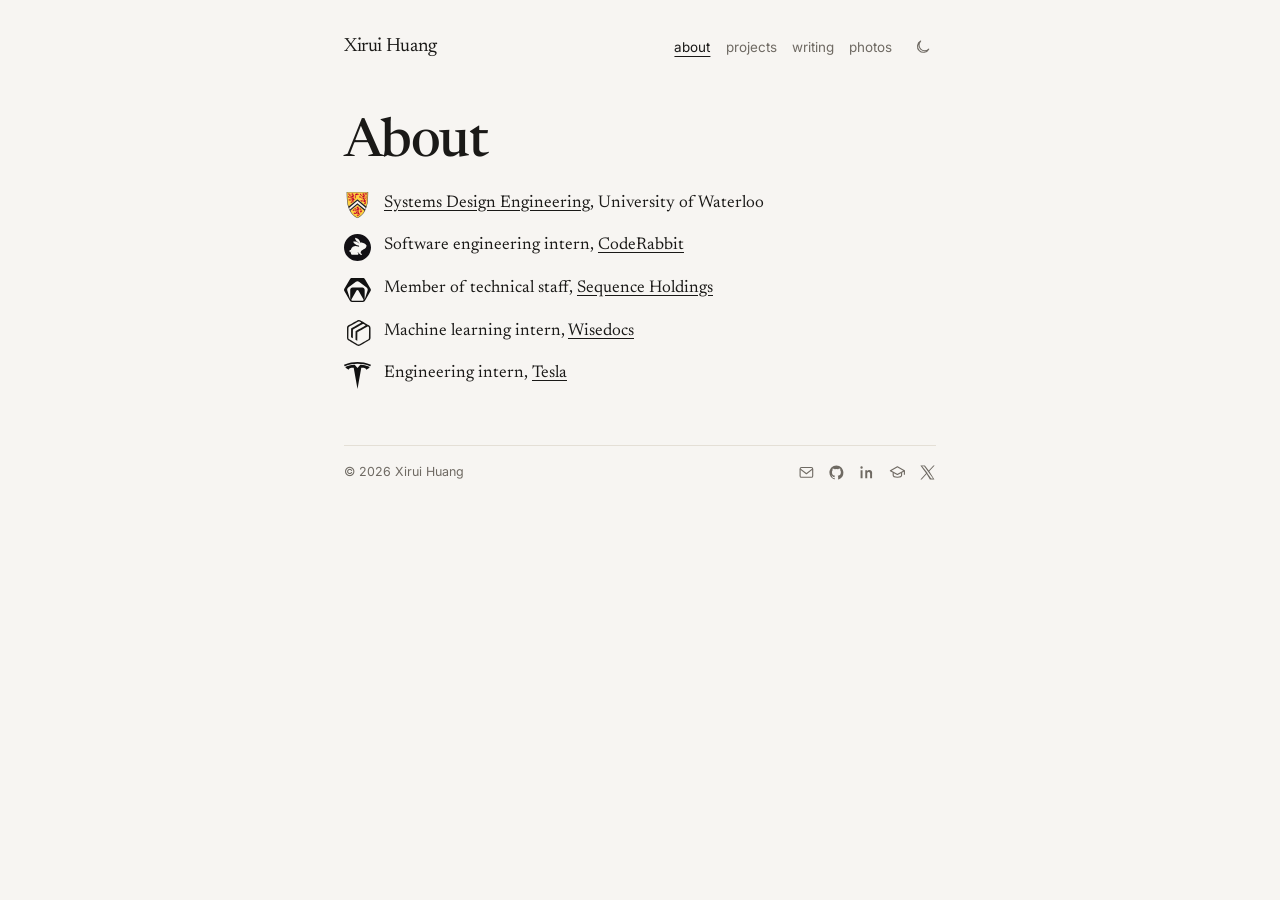
==== commit 52248b9b: "Make the about page the site home. The old intro is gone, and the previous about address redirects t" ====
--- a/index.html
+++ b/index.html
@@ -4,7 +4,7 @@
 <meta charset="UTF-8">
 <meta name="viewport" content="width=device-width, initial-scale=1">
 <title>Xirui Huang</title>
-<meta name="description" content="Xirui Huang. Systems Design Engineering at Waterloo. Applied AI, from research to production.">
+<meta name="description" content="Xirui Huang. Systems Design Engineering at Waterloo. CodeRabbit, Sequence Holdings, Wisedocs, Tesla.">
 <link rel="icon" href="favicon.svg" type="image/svg+xml">
 <link rel="preconnect" href="https://fonts.googleapis.com">
 <link rel="preconnect" href="https://fonts.gstatic.com" crossorigin>
@@ -18,7 +18,7 @@
     <a class="brand" href="index.html">Xirui Huang</a>
     <div class="bar">
     <nav aria-label="Pages">
-      <a href="about.html">about</a>
+      <a href="index.html" aria-current="page">about</a>
       <a href="projects.html">projects</a>
       <a href="writing.html">writing</a>
       <a href="photos.html">photos</a>
@@ -31,9 +31,29 @@
   </header>
 
   <main>
-    <h1>Xirui Huang</h1>
-    <p class="lede">I study Systems Design Engineering at the University of Waterloo, and I build applied AI. Research on how language models search, and the pipelines that have to run after a model is right.</p>
-    <p>Previously Tesla, Wisedocs, and Sequence Holdings. Open to Fall 2026 roles.</p>
+    <h1>About</h1>
+    <ul class="facts">
+      <li>
+        <img class="logo logo-uw" src="logos/waterloo.svg" alt="">
+        <span><a href="https://uwaterloo.ca/systems-design-engineering/" target="_blank" rel="noopener noreferrer">Systems Design Engineering</a>, University of Waterloo</span>
+      </li>
+      <li>
+        <img class="logo" src="logos/coderabbit.svg" alt="">
+        <span>Software engineering intern, <a href="https://www.coderabbit.ai/" target="_blank" rel="noopener noreferrer">CodeRabbit</a></span>
+      </li>
+      <li>
+        <img class="logo" src="logos/sequence.svg" alt="">
+        <span>Member of technical staff, <a href="writing/conversations.html">Sequence Holdings</a></span>
+      </li>
+      <li>
+        <img class="logo" src="logos/wisedocs.svg" alt="">
+        <span>Machine learning intern, <a href="writing/fine-tuning.html">Wisedocs</a></span>
+      </li>
+      <li>
+        <img class="logo" src="logos/tesla.svg" alt="">
+        <span>Engineering intern, <a href="writing/battery-line.html">Tesla</a></span>
+      </li>
+    </ul>
   </main>
 
   <footer class="foot">
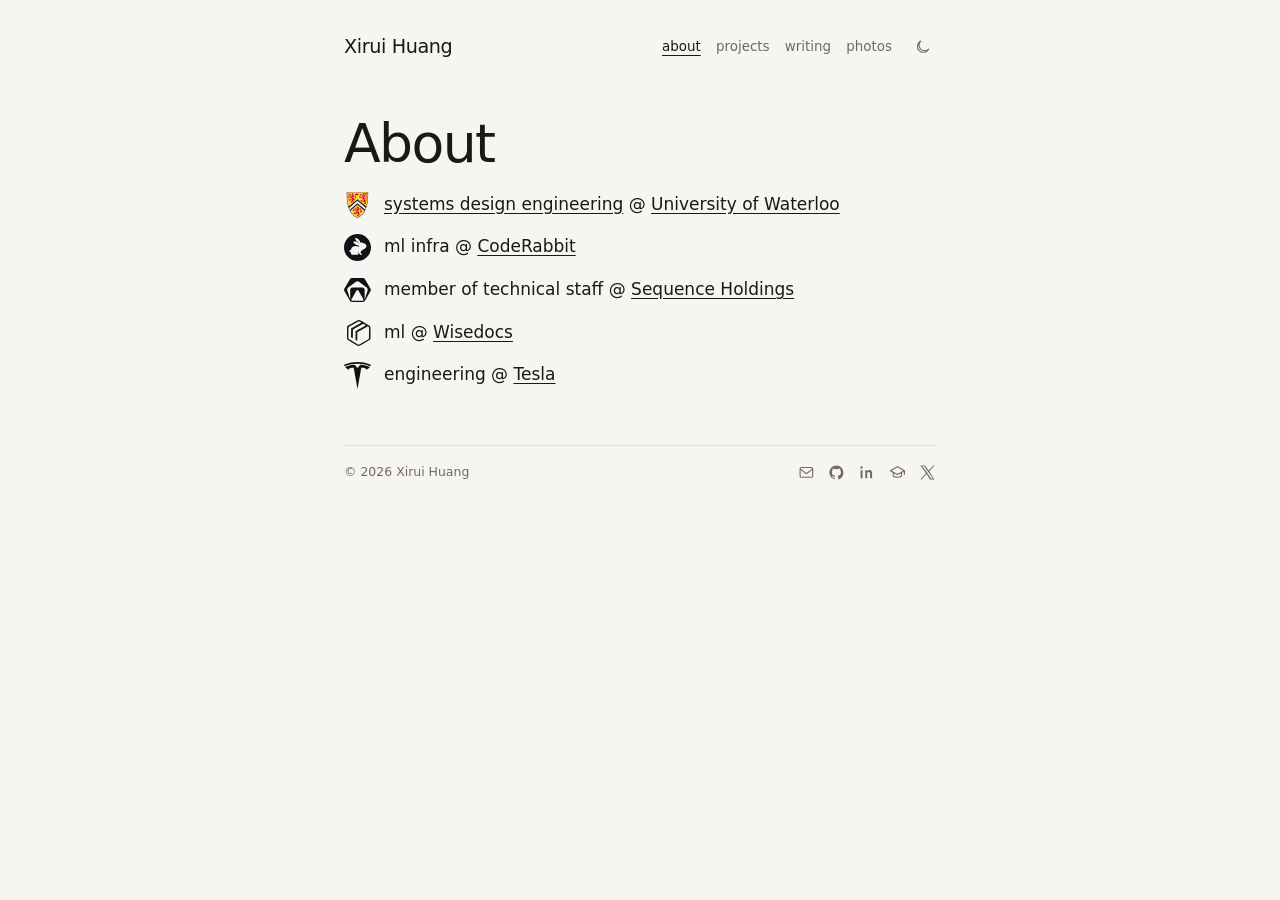
==== commit 2f450105: "Add on-device photo search and publish the latest site copy. Co-authored-by: Cursor <cursoragent@cur" ====
--- a/index.html
+++ b/index.html
@@ -6,9 +6,6 @@
 <title>Xirui Huang</title>
 <meta name="description" content="Xirui Huang. Systems Design Engineering at Waterloo. CodeRabbit, Sequence Holdings, Wisedocs, Tesla.">
 <link rel="icon" href="favicon.svg" type="image/svg+xml">
-<link rel="preconnect" href="https://fonts.googleapis.com">
-<link rel="preconnect" href="https://fonts.gstatic.com" crossorigin>
-<link href="https://fonts.googleapis.com/css2?family=Inter:wght@400;500&family=Newsreader:ital,opsz,wght@0,6..72,400;0,6..72,500;1,6..72,400&display=swap" rel="stylesheet">
 <script src="theme.js"></script>
 <link rel="stylesheet" href="styles.css">
 </head>
@@ -35,23 +32,23 @@
     <ul class="facts">
       <li>
         <img class="logo logo-uw" src="logos/waterloo.svg" alt="">
-        <span><a href="https://uwaterloo.ca/systems-design-engineering/" target="_blank" rel="noopener noreferrer">Systems Design Engineering</a>, University of Waterloo</span>
+        <span><a href="https://uwaterloo.ca/systems-design-engineering/" target="_blank" rel="noopener noreferrer">systems design engineering</a> @ <a href="https://uwaterloo.ca/" target="_blank" rel="noopener noreferrer">University of Waterloo</a></span>
       </li>
       <li>
         <img class="logo" src="logos/coderabbit.svg" alt="">
-        <span>Software engineering intern, <a href="https://www.coderabbit.ai/" target="_blank" rel="noopener noreferrer">CodeRabbit</a></span>
+        <span>ml infra @ <a href="https://www.coderabbit.ai/" target="_blank" rel="noopener noreferrer">CodeRabbit</a></span>
       </li>
       <li>
         <img class="logo" src="logos/sequence.svg" alt="">
-        <span>Member of technical staff, <a href="writing/conversations.html">Sequence Holdings</a></span>
+        <span>member of technical staff @ <a href="https://seqholdings.com/" target="_blank" rel="noopener noreferrer">Sequence Holdings</a></span>
       </li>
       <li>
         <img class="logo" src="logos/wisedocs.svg" alt="">
-        <span>Machine learning intern, <a href="writing/fine-tuning.html">Wisedocs</a></span>
+        <span>ml @ <a href="https://www.wisedocs.ai/" target="_blank" rel="noopener noreferrer">Wisedocs</a></span>
       </li>
       <li>
         <img class="logo" src="logos/tesla.svg" alt="">
-        <span>Engineering intern, <a href="writing/battery-line.html">Tesla</a></span>
+        <span>engineering @ <a href="https://www.tesla.com/" target="_blank" rel="noopener noreferrer">Tesla</a></span>
       </li>
     </ul>
   </main>
--- a/styles.css
+++ b/styles.css
@@ -4,8 +4,8 @@
   --muted: #6f6a63;
   --line: #e4dfd6;
   --soft: #efece6;
-  --serif: "Newsreader", "Iowan Old Style", Georgia, serif;
-  --sans: "Inter", system-ui, sans-serif;
+  --serif: -apple-system, BlinkMacSystemFont, "SF Pro Text", "Segoe UI", system-ui, sans-serif;
+  --sans: -apple-system, BlinkMacSystemFont, "SF Pro Text", "Segoe UI", system-ui, sans-serif;
   color-scheme: light;
 }
 
@@ -26,10 +26,11 @@
   margin: 0;
   background: var(--bg);
   color: var(--ink);
-  font-family: var(--serif);
+  font-family: var(--sans);
   font-size: 1.0625rem;
   line-height: 1.65;
   text-rendering: optimizeLegibility;
+  -webkit-font-smoothing: antialiased;
 }
 
 ::selection { background: #e6ddcf; }
@@ -303,6 +304,50 @@
 
 .portrait img { width: 100%; height: auto; }
 
+.finder {
+  margin: 0.35rem 0 1.25rem;
+}
+
+.finder input {
+  width: 100%;
+  appearance: none;
+  font-family: var(--sans);
+  font-size: 1rem;
+  line-height: 1.4;
+  color: var(--ink);
+  background: transparent;
+  border: 0;
+  border-bottom: 1px solid var(--line);
+  border-radius: 0;
+  padding: 0.4rem 0 0.45rem;
+}
+
+.finder input::placeholder {
+  color: var(--muted);
+  opacity: 1;
+}
+
+.finder input:focus {
+  outline: none;
+  border-bottom-color: var(--ink);
+}
+
+.finder input::-webkit-search-decoration,
+.finder input::-webkit-search-cancel-button {
+  appearance: none;
+}
+
+.finder-status {
+  font-family: var(--sans);
+  font-size: 0.8rem;
+  color: var(--muted);
+  margin: 0.55rem 0 0;
+}
+
+.finder-status:empty {
+  display: none;
+}
+
 .photos {
   display: grid;
   grid-template-columns: 1fr 1fr;
@@ -415,3 +460,173 @@
   .photos figure.wide { grid-column: auto; }
   .index .line { flex-direction: column; align-items: flex-start; gap: 0.15rem; }
 }
+
+.visually-hidden {
+  position: absolute;
+  width: 1px;
+  height: 1px;
+  padding: 0;
+  margin: -1px;
+  overflow: hidden;
+  clip: rect(0, 0, 0, 0);
+  white-space: nowrap;
+  border: 0;
+}
+
+body.sheet {
+  height: 100dvh;
+  overflow: hidden;
+}
+
+body.sheet .wrap {
+  height: 100%;
+  display: flex;
+  flex-direction: column;
+  padding-bottom: 0.85rem;
+  overflow: visible;
+}
+
+body.sheet main {
+  flex: 1;
+  min-height: 0;
+  display: flex;
+  flex-direction: column;
+}
+
+body.sheet .finder {
+  position: relative;
+  align-self: center;
+  display: flex;
+  align-items: center;
+  gap: 0.5rem;
+  width: min(18.5rem, 100%);
+  margin: 0.2rem 0 0.85rem;
+  padding: 0.48rem 0.95rem 0.48rem 0.85rem;
+  background: var(--soft);
+  border: 1px solid var(--line);
+  border-radius: 999px;
+}
+
+body.sheet .finder:focus-within {
+  border-color: var(--ink);
+}
+
+body.sheet .finder-mark {
+  width: 0.8rem;
+  height: 0.8rem;
+  flex: none;
+  color: var(--muted);
+}
+
+body.sheet .finder input {
+  flex: 1;
+  min-width: 0;
+  width: auto;
+  margin: 0;
+  padding: 0.12rem 0;
+  border: 0;
+  border-radius: 0;
+  background: transparent;
+  font-size: 0.92rem;
+}
+
+body.sheet .finder input:focus {
+  border: 0;
+}
+
+body.sheet .foot {
+  margin-top: 0.55rem;
+  padding-top: 0.55rem;
+}
+
+body.sheet .photos {
+  display: block;
+  position: relative;
+  flex: 1 1 0;
+  min-height: 0;
+  width: 100vw;
+  max-width: 100vw;
+  margin-left: calc(50% - 50vw);
+  margin-right: calc(50% - 50vw);
+  visibility: hidden;
+}
+
+body.sheet .photos.is-ready { visibility: visible; }
+
+body.sheet .photos figure {
+  position: absolute;
+  margin: 0;
+  overflow: hidden;
+  background: var(--soft);
+  cursor: pointer;
+  opacity: 1;
+  transition:
+    left 520ms cubic-bezier(0.32, 0.72, 0, 1),
+    top 520ms cubic-bezier(0.32, 0.72, 0, 1),
+    width 520ms cubic-bezier(0.32, 0.72, 0, 1),
+    height 520ms cubic-bezier(0.32, 0.72, 0, 1),
+    opacity 280ms cubic-bezier(0.2, 0.8, 0.2, 1);
+}
+
+body.sheet .photos figure.is-out {
+  opacity: 0;
+  pointer-events: none;
+  transition:
+    left 520ms cubic-bezier(0.32, 0.72, 0, 1),
+    top 520ms cubic-bezier(0.32, 0.72, 0, 1),
+    width 520ms cubic-bezier(0.32, 0.72, 0, 1),
+    height 520ms cubic-bezier(0.32, 0.72, 0, 1),
+    opacity 420ms cubic-bezier(0.4, 0, 1, 1);
+}
+
+body.sheet .photos img {
+  position: absolute;
+  inset: 0;
+  width: 100%;
+  height: 100%;
+  max-width: none;
+  object-fit: cover;
+  object-position: center;
+}
+
+body.sheet .photos figcaption {
+  position: absolute;
+  left: 0;
+  right: 0;
+  bottom: 0;
+  margin: 0;
+  padding: 1.6rem 0.75rem 0.55rem;
+  background: linear-gradient(transparent, rgba(0, 0, 0, 0.55));
+  color: #f4f0e8;
+  opacity: 0;
+  transition: opacity 140ms ease;
+}
+
+body.sheet .photos.is-group figure {
+  transition-duration: 380ms;
+}
+
+body.sheet .photos.is-group figure.is-out {
+  transition-duration: 380ms, 380ms, 380ms, 380ms, 150ms;
+}
+
+body.sheet .photos.is-instant figure,
+body.sheet .photos.is-instant figure.is-out {
+  transition: none;
+}
+
+body.sheet .photos.is-focus figure.is-on figcaption {
+  opacity: 1;
+  transition: opacity 200ms ease 300ms;
+}
+
+@media (prefers-reduced-motion: reduce) {
+  body.sheet .photos figure,
+  body.sheet .photos figure.is-out,
+  body.sheet .photos.is-group figure,
+  body.sheet .photos.is-group figure.is-out,
+  body.sheet .photos figcaption,
+  body.sheet .photos.is-focus figure.is-on figcaption {
+    transition: none;
+  }
+}
